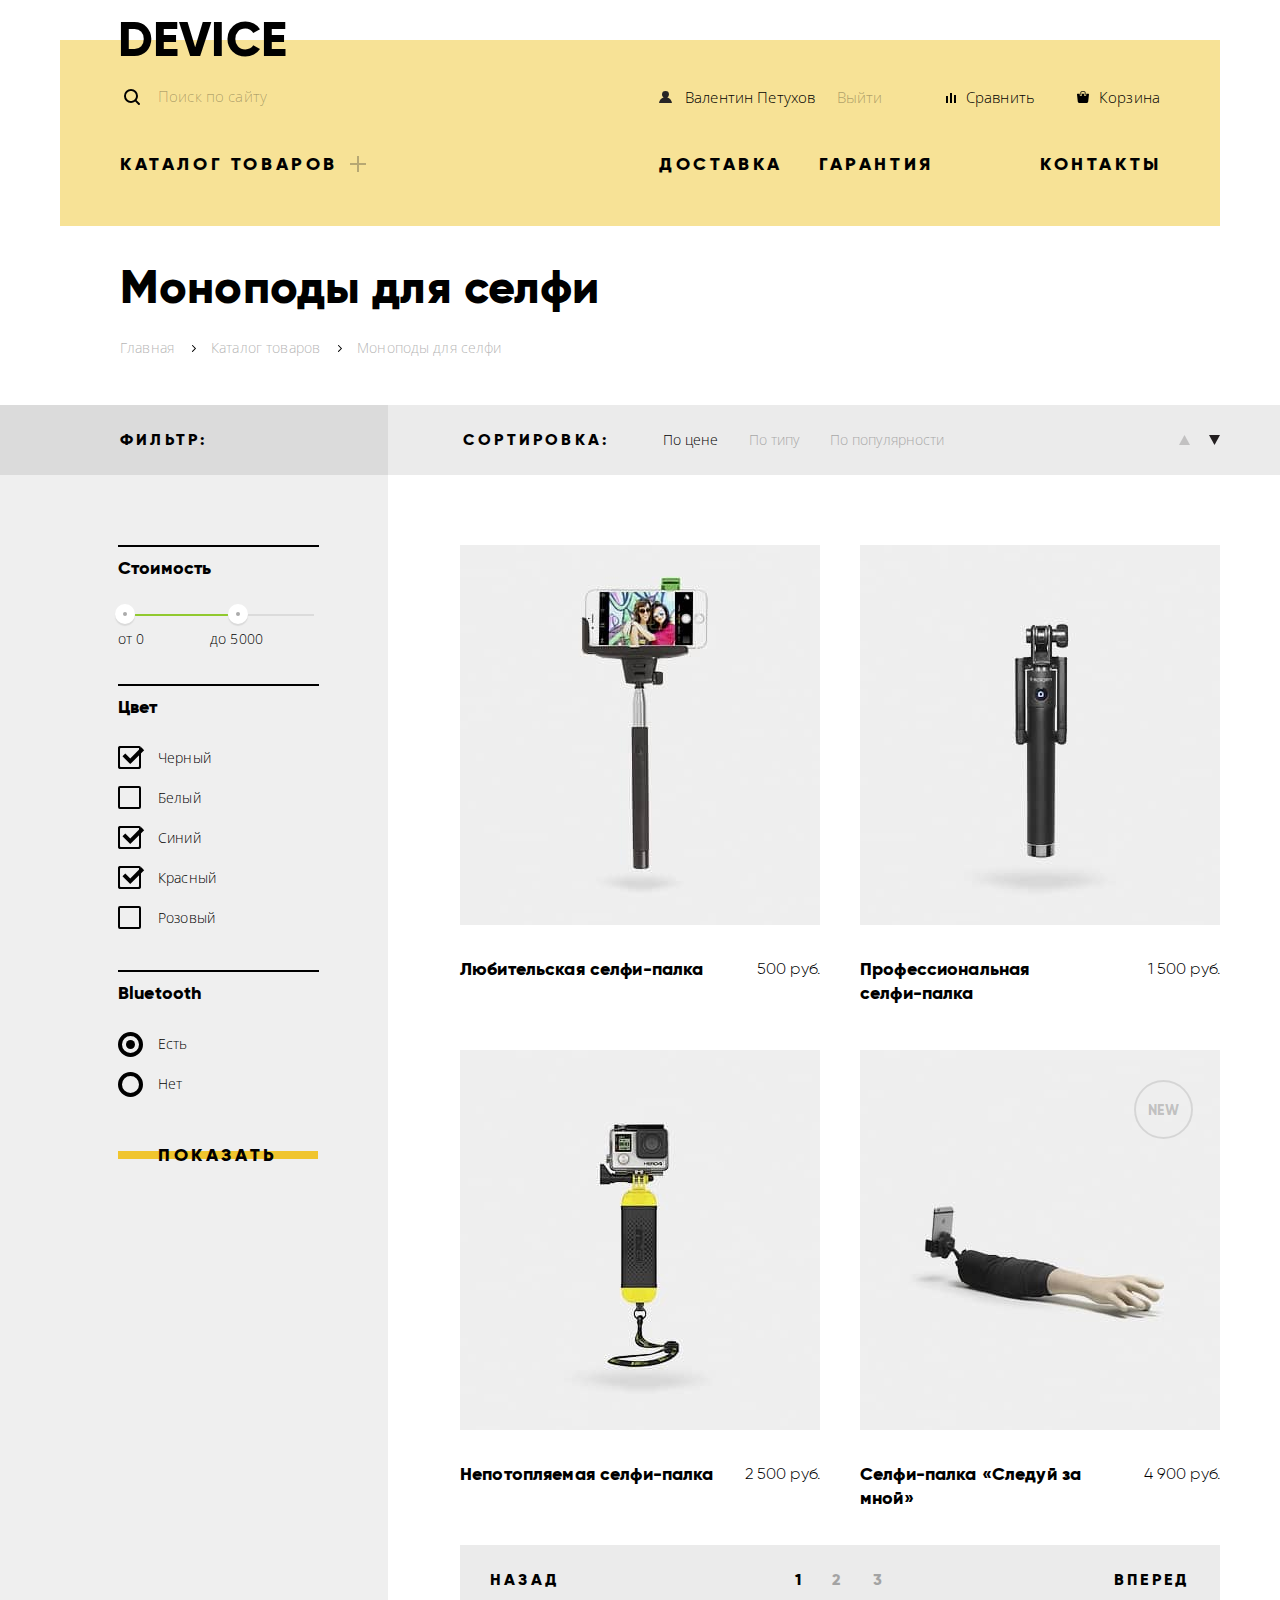
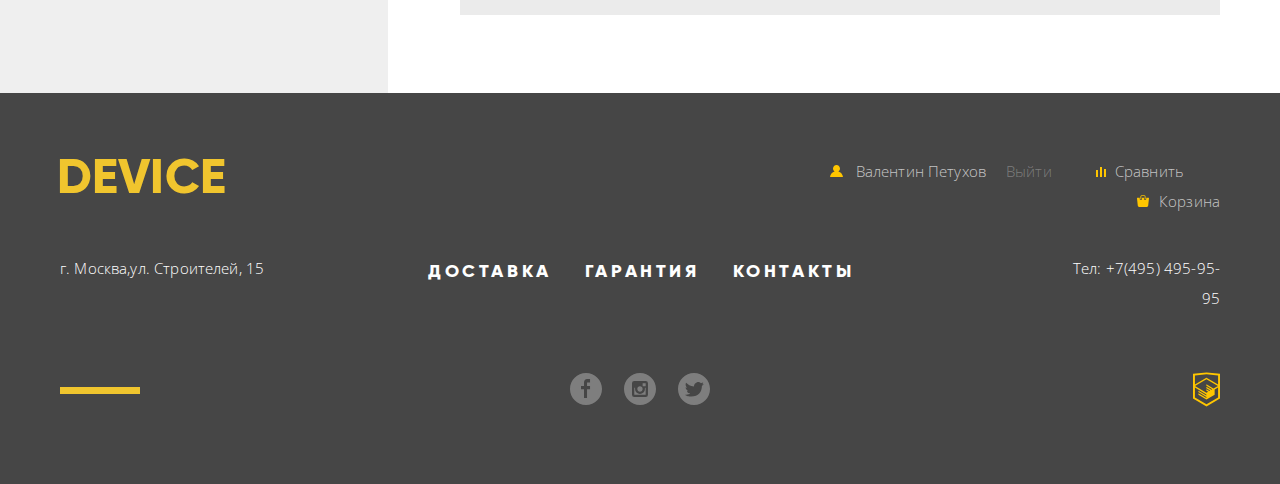
==== inner.html @ 452e37f4 "Дополнение." ====
<!DOCTYPE html>
<html lang="ru">
  <head>
    <meta charset="utf-8">
    <title>Интернет-магазин Device</title>
    <link href="https://fonts.googleapis.com/css?family=Open+Sans:300,400&amp;subset=cyrillic" rel="stylesheet">
    <link href="css/normalize.css" rel="stylesheet">
    <link href="css/style.css" rel="stylesheet">
  </head>
  <body>
    <header class="site-header"> 
      <div class="container">
        <nav class="site-header__nav site-header__nav_inner"> 
          <a class="site-header__logo-link" href="index.html">DEVICE</a>
          <form class="site-header__search" action="https://echo.htmlacademy.ru" method="GET">
            <label class="site-header__search-label" for="search"><span class="visually-hidden">Поиск:</span></label> 
            <input class="site-header__search-input" type="text" name="search" id="search" placeholder="Поиск по сайту">
            <button class="site-header__search-btn" type="submit" >Найти</button>
          </form>
          <ul class="site-header__user-block">
            <li class="site-header__user-item_login">
              <a class="site-header__user-link site-header__user-link_login" href="#">Валентин Петухов</a>
              <a class="site-header__user-link site-header__user-link_logout" href="#">Выйти</a>
            </li>
            <li class="site-header__user-item">
              <a class="site-header__user-link site-header__user-link_compare" href="#">Сравнить</a>
            </li>
            <li class="site-header__user-item site-header__user-item_basket">
              <a class="site-header__user-link site-header__user-link_basket" href="#">Корзина</a>
            </li>
          </ul>
          <ul class="site-header__menu">
            <li class="site-header__menu-item site-header__menu-item_catalog">
              <a class="site-header__menu-link site-header__menu-link_catalog" href="#">Каталог товаров</a>
              <ul class="site-header__sub-menu">
                <li class="site-header__sub-menu-column site-header__sub-menu-column_first">
                  <a class="site-header__sub-menu-link" href="#">Виртуальная реальность</a>
                  <a class="site-header__sub-menu-link">Моноподы для селфи</a>
                  <a class="site-header__sub-menu-link" href="#">Экшн-камеры</a>
                </li>
                <li class="site-header__sub-menu-column site-header__sub-menu-column_second">
                  <a class="site-header__sub-menu-link" href="#">Фитнес-браслеты</a>
                  <a class="site-header__sub-menu-link" href="#">Умные часы</a>
                </li>
                <li class="site-header__sub-menu-column site-header__sub-menu-column_third">
                  <a class="site-header__sub-menu-link" href="#">Квадрокоптеры</a>
                </li>
              </ul>
            </li>
            <li class="site-header__menu-item site-header__menu-item_delivery">
              <a class="site-header__menu-link site-header__menu-link_delivery" href="#">Доставка</a>
            </li>
            <li class="site-header__menu-item site-header__menu-item_warranty">
              <a class="site-header__menu-link site-header__menu-link_warranty" href="#">Гарантия</a>
            </li>
            <li class="site-header__menu-item site-header__menu-item_contacts">
              <a class="site-header__menu-link site-header__menu-link_contacts" href="#">Контакты</a>
            </li>
          </ul>
        </nav>
      </div> 
    </header>
    <main class="site-main site-main_inner">
      <div class="container">
        <div class="site-main__header container">
          <h1 class="site-main__title">Моноподы для селфи</h1>
          <section class="breadscrumbs">
            <ul class="breadscrumbs__list">
              <li class="breadscrumbs__item">
                <a class="breadscrumbs__link" href="index.html"> Главная</a>
              </li>
              <li class="breadscrumbs__item">
                <a class="breadscrumbs__link" href="#">Каталог товаров</a>
              </li>
              <li class="breadscrumbs__item breadscrumbs__item_last">
                <a class="breadscrumbs__link">Моноподы для селфи</a>
              </li>
            </ul>
          </section>
        </div> 
      </div>
      <div class="site-main__catalog-wrap">
        <div class="site-main__content-container container">
          <section class="filter">
            <h2 class="filter__form-title">Фильтр:</h2>
            <form class="filter__form" action="https://echo.htmlacademy.ru" method="GET">
              <fieldset class="filter__group filter__group_range">
                <legend class="filter__title">Стоимость</legend>
                <div class="filter__range-wrap">
                  <div class="filter__range filter__range_left">
                    <div class="filter__range-circle filter__range-circle_left"></div>
                    <span class="filter__range-label filter__range-label_left">от 0</span>
                  </div>
                  <div class="filter__range filter__range_right">
                    <div class="filter__range-circle filter__range-circle_right"></div>
                    <span class="filter__range-label filter__range-label_right">до 5000</span>
                  </div>
                  <div class="filter__scale"></div>
                </div>
              </fieldset>
              <fieldset class="filter__group filter__group_checkbox">
                <legend class="filter__title">Цвет</legend>
                <input class="filter__checkbox visually-hidden" type="checkbox" name="black" id="black" checked>
                <label class="filter__label filter__label_checkbox" for="black">Черный</label>
                <input class="filter__checkbox visually-hidden" type="checkbox" name="white" id="white">
                <label class="filter__label filter__label_checkbox" for="white">Белый</label>
                <input class="filter__checkbox visually-hidden" type="checkbox" name="blue" id="blue" checked>
                <label class="filter__label filter__label_checkbox" for="blue">Синий</label>
                <input class="filter__checkbox visually-hidden" type="checkbox" name="red" id="red" checked>
                <label class="filter__label filter__label_checkbox" for="red">Красный</label>
                <input class="filter__checkbox visually-hidden" type="checkbox" name="pink" id="pink">
                <label class="filter__label filter__label_checkbox" for="pink">Розовый</label>
              </fieldset>
              <fieldset class="filter__group filter__group_radio">
                <legend class="filter__title">Bluetooth</legend>
                <input class="filter__radio visually-hidden" type="radio" value="Есть" name="bluetooth" id="bth-yes" checked>
                <label class="filter__label filter__label_radio" for="bth-yes">Есть</label>
                <input class="filter__radio visually-hidden" type="radio" value="Нет" name="bluetooth" id="bth-no">
                <label class="filter__label filter__label_radio" for="bth-no">Нет</label>
              </fieldset>
              <button class="filter__btn btn" type="submit">Показать</button>
            </form>
          </section>
          <div class="catalog-wrap">
            <section class="sorting">
              <h2 class="sorting__title">Сортировка:</h2>
              <ul class="sorting__list">
                <li class="sorting__item">
                  <a class="sorting__link sorting__link_active" href="#">По цене</a>
                </li>
                <li class="sorting__item">
                  <a class="sorting__link" href="#">По типу</a>
                </li>
                <li class="sorting__item">
                  <a class="sorting__link" href="#">По популярности</a>
                </li>
              </ul> 
              <div class="sorting__button-wrap">
                <a class="sorting__button sorting__button_up" href="#"></a>
                <a class="sorting__button sorting__button_active sorting__button_down" href="#"></a>
              </div>
            </section>
            <section class="catalog">
              <article class="catalog__card-product">
                <div class="catalog__card-product-wrap-img">
                  <img class="catalog__card-product-img" alt="Любительская селфи-палка (фото)" src="img/selfie-stick_base.jpg" width="360" height="380">
                </div>
                <div class="catalog__card-product-active">
                  <button class="catalog__card-product-btn btn" type="button">В корзину</button>
                  <button class="catalog__card-product-add" type="button">Добавить к сравнению</button>
                </div>
                <div class="catalog__card-product-wrap">
                  <a class="catalog__card-product-description" href="#">Любительская селфи-палка</a>
                  <span class="catalog__card-product-price">500&nbsp;руб.</span>
                </div> 
              </article>
              <article class="catalog__card-product">
                <div class="catalog__card-product-wrap-img">
                  <img class="catalog__card-product-img" alt="Профессиональная селфи-палка (фото)" src="img/selfie-stick_pro.jpg" width="360" height="380">
                </div>
                <div class="catalog__card-product-active">
                    <button class="catalog__card-product-btn btn" type="button">В корзину</button>
                    <button class="catalog__card-product-add" type="button">Добавить к сравнению</button>
                  </div>
                <div class="catalog__card-product-wrap">
                  <a class="catalog__card-product-description" href="#">Профессиональная<br>селфи-палка</a>
                  <span class="catalog__card-product-price">1&nbsp;500&nbsp;руб.</span>
                </div> 
              </article>
              <article class="catalog__card-product">
                <div class="catalog__card-product-wrap-img">
                  <img class="catalog__card-product-img" alt="Непотопляемая селфи-палка (фото)" src="img/selfie-stick_unsinkable.jpg" width="360" height="380">
                </div>           
                <div class="catalog__card-product-active">
                    <button class="catalog__card-product-btn btn" type="button">В корзину</button>
                    <button class="catalog__card-product-add" type="button">Добавить к сравнению</button>
                </div>
                <div class="catalog__card-product-wrap">
                  <a class="catalog__card-product-description" href="#">Непотопляемая селфи-палка</a>
                  <span class="catalog__card-product-price">2&nbsp;500&nbsp;руб.</span>
                </div> 
              </article>
              <article class="catalog__card-product catalog__card-product_new">
                <div class="catalog__card-product-wrap-img">
                  <img class="catalog__card-product-img" alt="Селфи-палка «Следуй за мной» (фото)" src="img/selfie-stick_follow-me.jpg" width="360" height="380">
                </div> 
                <div class="catalog__card-product-active">
                    <button class="catalog__card-product-btn btn" type="button">В корзину</button>
                    <button class="catalog__card-product-add" type="button">Добавить к сравнению</button>
                </div>
                <div class="catalog__card-product-wrap">
                  <a class="catalog__card-product-description" href="#">Селфи-палка «Следуй за мной»</a>
                  <span class="catalog__card-product-price">4&nbsp;900&nbsp;руб.</span>
                </div> 
              </article>
            </section>
            <section class="catalog-nav">
              <div class="catalog-nav__wrap">
                <a class="catalog-nav__btn catalog-nav__btn_prev" href="#">Назад</a>
              </div>  
              <ul class="catalog-nav__pagination">
                <li class="catalog-nav__pagination-item">
                  <a class="catalog-nav__pagination-link catalog-nav__pagination-link_active" href="#">1</a>
                </li>
                <li class="catalog-nav__pagination-item">
                  <a class="catalog-nav__pagination-link" href="#">2</a>
                </li>
                <li class="catalog-nav__pagination-item">
                  <a class="catalog-nav__pagination-link" href="#">3</a>
                </li>
              </ul>
              <div class="catalog-nav__wrap">
                <a class="catalog-nav__btn catalog-nav__btn_next" href="#">Вперед</a>
              </div>
            </section> 
          </div> 
        </div> 
      </div>
    </main>
    <footer class="site-footer">
      <div class="container">
        <nav class="site-footer__nav">
          <a class="site-footer__logo-link" href="index.html">DEVICE</a>
          <ul class="site-footer__user-block">
            <li class="site-footer__user-item site-footer__user-item_login">
                <a class="site-footer__user-link site-footer__user-link_login" href="#">Валентин Петухов</a>
                <a class="site-footer__user-link site-footer__user-link_logout" href="#">Выйти</a>
            </li>
            <li class="site-footer__user-item">
              <a class="site-footer__user-link site-footer__user-link_compare" href="#">Сравнить</a>
            </li>
            <li class="site-footer__user-item site-footer__user-item_basket">
              <a class="site-footer__user-link site-footer__user-link_basket" href="#">Корзина</a>
            </li>
          </ul> 
          <p class="site-footer__address">г. Москва,ул. Строителей, 15</p>            
          <ul class="site-footer__menu">
            <li class="site-footer__menu-item">
              <a class="site-footer__menu-link" href="#">Доставка</a>
            </li>
            <li class="site-footer__menu-item">
              <a class="site-footer__menu-link" href="#">Гарантия</a>
            </li>
            <li class="site-footer__menu-item">
              <a class="site-footer__menu-link" href="#">Контакты</a>
            </li>
          </ul>
          <a class="site-footer__phone" href="tel:+74954959595"> Тел: +7(495) 495-95-95</a>
          <ul class="site-footer__socials">
          <li class="site-footer__socials-item">
            <a class="site-footer__socials-link site-footer__socials-link_fb" href="#" aria-label="Мы в фейсбуке">
              <img class="site-footer__socials-img site-footer__socials-img_fb" src="img/fb-icon.svg" width="32" height="32" alt="Мы в фейсбуке">
            </a>
          </li>
          <li class="site-footer__socials-item">
            <a class="site-footer__socials-link site-footer__socials-link_insta" href="#" aria-label="Мы в инстаграмме">
              <img class="site-footer__socials-img site-footer__socials-img_insta" src="img/insta-icon.svg" width="32" height="32" alt="Мы в инстаграмме">
            </a>
          </li>
          <li class="site-footer__socials-item">
            <a class="site-footer__socials-link site-footer__socials-link_tw" href="#" aria-label="Мы в твиттере">
              <img class="site-footer__socials-img site-footer__socials-img_tw" src="img/tw-icon.svg" width="32" height="32" alt="Мы в твиттере">
            </a>
          </li>
          </ul>
          <a class="site-footer__icon-html-academy-link" href="https://htmlacademy.ru/intensive/htmlcss">
          <img class="site-footer__icon-html-academy-icon" src="img/logo-html-academy.svg" width="27" height="35" alt="Логотип html-academy">
          </a>
        </nav>
      </div> 
    </footer>
  </body>
       </html>
---- css/style.css ----
@font-face {
  font-weight: 800;
  font-family: "Gilroy";

  src: url("../fonts/gilroy-extrabold-webfont.woff2") format("woff2");
  src: url("../fonts/gilroy-extrabold-webfont.woff") format("woff");
}

@font-face {
  font-weight: 300;
  font-family: "Gilroy";

  src: url("../fonts/gilroy-light-webfont.woff2") format("woff2");
  src: url("../fonts/gilroy-light-webfont.woff") format("woff");
}

@keyframes puff {
  from {
    opacity: 0;
  }
  50% {
    opacity: 0.5;
  }
  to {
    opacity: 1;
  }
}

body {
  margin: 0 auto;
  padding-top: 40px;

  font-weight: 300;
  font-size: 15px;
  line-height: 30px;
  font-family: "Open Sans", "Arial", sans-serif;
  color: #000000;
  letter-spacing: 0.01em;

  background-color: #ffffff;
}

a {
  text-decoration: none;
}

.visually-hidden {
  position: absolute;

  width: 1px;
  height: 1px;
  margin: -1px;

  clip: rect(0 0 0 0);
}

.btn {
  position: relative;
  z-index: 0;

  display: flex;
  justify-content: center;
  align-items: center;
  height: 40px;
  padding: 0;

  font-weight: 800;
  font-size: 18px;
  line-height: 24px;
  font-family: "Gilroy", "Arial", sans-serif;
  color: #000000;
  text-transform: uppercase;
  letter-spacing: 0.2em;

  background-color: transparent;
  border: none;
  cursor: pointer;
}

.btn::before {
  content: "";
  position: absolute;
  top: 16px;
  left: 0;
  z-index: -1;

  display: block;
  width: 100%;
  height: 8px;

  background-color: #f0c52e;
}

.btn:hover::before,
.btn:focus::before {
  top: 0;
  left: 0;

  height: 100%;

  transition: all 0.2s ease-in-out;
}

.btn:active {
  top: 0;
  left: 0;

  color: rgba(0, 0, 0, 0.3);

  outline: none;
}

.container {
  width: 1160px;
  margin: 0 auto;
  padding: 0 20px;
}

.site-header__nav {
  position: relative;

  display: flex;
  flex-wrap: wrap;
  justify-content: space-between;
  align-items: center;
  padding-top: 32px;
  padding-right: 60px;
  padding-left: 60px;

  background-color: #f7e296;
}

.site-header__nav_index {
  padding-bottom: 159px;
}

.site-header__logo-link {
  position: absolute;
  top: -16px;
  left: 58px;

  display: block;

  font-weight: 800;
  font-size: 49px;
  font-family: "Gilroy","Arial",sans-serif;
  color: #000000;
}

.site-header__logo-link[href]:hover {
  opacity: 0.6;
}

.site-header__logo-link[href]:active {
  opacity: 0.3;
}

.site-header__search {
  position: relative;

  display: flex;
  width: 440px;
}

.site-header__search-label {
  position: absolute;
  top: 17px;
  left: 4px;

  width: 16px;
  height: 16px;

  background-image: url("../img/search-icon.svg");
  background-repeat: no-repeat;
  cursor: pointer;
}

.site-header__search-input {
  width: 350px;
  height: 48px;
  padding: 0;
  padding-right: 5px;
  padding-left: 38px;

  font-weight: 300;
  font-size: 15px;
  line-height: 30px;
  font-family: "Open Sans", "Arial", sans-serif;
  color: #000000;
  letter-spacing: 0.01em;

  background-color: transparent;
  border: none;
  outline: none;
}

.site-header__search-input:focus {
  border-bottom: 2px solid #000000;
}

.site-header__search-input::placeholder {
  font-weight: 300;
  font-size: 15px;
  line-height: 30px;
  font-family: "Open Sans", "Arial", sans-serif;
  color: rgba(0, 0, 0, 0.3);
  letter-spacing: 0.01em;
}

.site-header__search-input:hover::placeholder {
  color: rgba(0, 0, 0, 0.6);
}

.site-header__search-input:focus::placeholder {
  font-size: 0;
}

.site-header__search-btn {
  width: 85px;
  height: 50px;
  padding: 0;

  font-weight: 300;
  font-size: 15px;
  line-height: 30px;
  font-family: "Open Sans", "Arial", sans-serif;
  color: #000000;

  background-color: transparent;
  border: 2px solid #000000;
  cursor: pointer;
  opacity: 0;

  pointer-events: none;
}

.site-header__search-input:focus + .site-header__search-btn {
  opacity: 1;

  pointer-events: auto;
}

.site-header__search-input:focus + .site-header__search-btn:hover,
.site-header__search-btn:focus {
  color: #ffffff;

  background-color: #000000;
  outline: none;
  opacity: 1;

  pointer-events: auto;
}

.site-header__search-btn:active {
  color: rgba(255, 255, 255, 0.3);

  border: none;
  opacity: 1;

  pointer-events: auto;
}

.site-header__user-block {
  display: flex;
  flex-wrap: wrap;
  justify-content: space-between;
  width: 500px;
  margin: 0;
  margin-left: 100px;
  padding: 0;

  list-style: none;
}

.site-header__user-item_login {
  width: 280px;
}

.site-header__user-item_basket {
  margin-left: 38px;
}

.site-header__user-link {
  position: relative;

  padding-left: 25px;

  color: #000000;
}

.site-header__user-link:hover {
  opacity: 0.6;
}

.site-header__user-link:active {
  opacity: 0.3;
}

.site-header__user-link::before {
  content: "";
  position: absolute;

  background-repeat: no-repeat;
}

.site-header__user-link_login::before {
  top: 4px;
  left: -1px;

  width: 13px;
  height: 14px;

  background-image: url("../img/login-icon_black.svg");
}

.site-header__user-link_compare::before {
  top: 6px;
  left: 5px;

  width: 10px;
  height: 10px;

  background-image: url("../img/compare-icon_black.svg");
}

.site-header__user-link_basket::before {
  top: 4px;
  left: 3px;

  width: 12px;
  height: 12px;

  background-image: url("../img/basket-icon_black.svg");
}

.site-header__menu {
  display: flex;
  flex-wrap: wrap;
  justify-content: space-between;
  width: 100%;
  margin: 0;
  margin-top: 27px;
  padding: 0;

  list-style: none;
}

.site-header__menu-item {
  margin-right: 25px;
}

.site-header__menu-item_catalog {
  margin-right: 285px;
}

.site-header__menu-item_delivery {
  margin-right: 30px;
}

.site-header__menu-item_warranty {
  margin-right: 100px;
}

.site-header__menu-item_contacts {
  width: 120px;
  margin-right: 0;
}

.site-header__menu-link {
  font-weight: 800;
  font-size: 18px;
  line-height: 24px;
  font-family: "Gilroy", "Arial", sans-serif;
  color: #000000;
  text-transform: uppercase;
  letter-spacing: 0.2em;
}

.site-header__menu-link:hover {
  color: rgba(0, 0, 0, 0.6);
}

.site-header__menu-link:active {
  color: rgba(0, 0, 0, 0.3);
}

.site-header__menu-link_catalog {
  position: relative;

  padding-right: 30px;
}

.site-header__menu-link_catalog::before {
  content: "";
  position: absolute;
  top: 4px;
  right: 2px;

  width: 16px;
  height: 16px;

  background-image: url("../img/plus-icon.svg");
  background-size: cover;
  opacity: 0.3;
}

.site-header__sub-menu {
  position: absolute;
  top: 135px;
  left: 0;
  z-index: 3;

  display: none;
  flex-wrap: wrap;
  width: 1100px;
  margin: 0;
  padding-top: 22px;
  padding-bottom: 34px;
  padding-left: 60px;

  list-style: none;

  background-color: #f7e296;
}

.site-header__sub-menu-column {
  display: flex;
  flex-direction: column;
}

.site-header__sub-menu-column_first {
  width: 239px;
}

.site-header__sub-menu-column_second {
  width: 201px;
}

.site-header__sub-menu-column_third {
  width: 230px;
}

.site-header__menu-link_catalog:hover + .site-header__sub-menu,
.site-header__sub-menu:hover {
  display: flex;
}

.site-header__sub-menu-link {
  line-height: 36px;
  color: #000000;
}

.site-header__sub-menu-link:hover {
  opacity: 0.6;
}

.site-header__sub-menu-link:active {
  opacity: 0.3;
}

.slider {
  position: relative;

  width: 1110px;
  margin: 0 auto;
  margin-top: -111px;
  margin-bottom: 105px;
  padding-right: 50px;
}

.slider__item {
  display: none;
  justify-content: space-between;
}

.slider__item_first {
  padding-left: 90px;
}

.slider__item_second {
  padding-left: 115px;
}

.slider__img_first {
  margin-right: 125px;
}

.slider__img_second {
  margin-right: 138px;
}

.slider__img_third {
  margin-top: 60px;
  margin-right: 42px;
  margin-left: 30px;
}

.slider__item::after {
  content: "";
  position: absolute;
  top: 63px;
  right: 49px;
  z-index: 1;

  display: block;

  font-weight: 800;
  font-size: 180px;
  font-family: "Gilroy", "Arial", sans-serif;
  color: #ffffff;
}

.slider__item_first::after {
  content: "01";
}

.slider__item_second::after {
  content: "02";
}

.slider__item_third::after {
  content: "03";
}

.slider__description {
  position: relative;
  z-index: 2;

  width: 512px;
  padding-top: 80px;
}

.slider__description::before {
  content: "";
  position: absolute;
  top: 37px;
  left: 1px;
  z-index: 1;

  width: 100px;
  height: 7px;

  background-color: #ffffff;
}

.slider__title {
  margin: 0;
  margin-bottom: 18px;
  padding: 0;

  font-weight: 800;
  font-size: 48px;
  line-height: 56px;
  font-family: "Gilroy", "Arial", sans-serif;
  letter-spacing: 0.01em;
}

.slider__text {
  margin: 0;
  padding: 0;

  color: #464646;
}

.slider__btn {
  width: 217px;
  margin-top: 43px;
  margin-bottom: 47px;
  padding-left: 3px;
}

.slider__table-cell {
  padding: 0;
  padding-right: 72px;
  padding-bottom: 7px;

  font-weight: 300;
  font-size: 36px;
  line-height: 48px;
  font-family: "Gilroy", "Arial", sans-serif;
  letter-spacing: 0.02em;
}

.slider__table-cell_head {
  font-weight: 300;
  font-size: 13px;
  line-height: 20px;
  font-family: "Open Sans", "Arial", sans-serif;
  text-align: start;
  color: #464646;
  letter-spacing: 0.008em;
}

.slider__switch-wrap {
  position: absolute;
  right: 83px;
  bottom: 149px;

  display: flex;
  justify-content: space-between;
  align-items: center;
  width: 78px;
}

.slider__switch-label {
  position: relative;
  z-index: 2;

  width: 11px;
  height: 11px;

  background-color: #ffffff;
  border: 1px solid #000000;
  border-radius: 50%;
  cursor: pointer;
}

.slider__switch-label::before {
  content: "";
  position: absolute;
  top: 3px;
  left: 3px;
  z-index: 3;

  display: none;
  width: 3px;
  height: 3px;

  background-color: #ffffff;
  border: 1px solid #000000;
  border-radius: 50%;
  cursor: pointer;
}

.slider__switch-radio_first:checked ~ .slider__switch-wrap label[for="first-slide"]::before,
.slider__switch-radio_second:checked ~ .slider__switch-wrap label[for="second-slide"]::before,
.slider__switch-radio_third:checked ~ .slider__switch-wrap label[for="third-slide"]::before {
  display: block;
}

.slider__switch-radio:focus ~ .slider__switch-wrap label {
  outline: 2px solid rgba(0, 0, 0, 0.3);
}

#first-slide:checked ~ .slider__item_first,
#second-slide:checked ~ .slider__item_second,
#third-slide:checked ~ .slider__item_third {
  display: flex;
}

.product-type__list {
  display: flex;
  justify-content: space-between;
  margin-bottom: 162px;
  padding: 0;

  list-style: none;
}

.product-type__item {
  width: 160px;
}

.product-type__link {
  display: block;

  font-weight: 800;
  font-size: 18px;
  line-height: 24px;
  font-family: "Gilroy", "Arial", sans-serif;
  color: #000000;
}

.product-type__link:active {
  opacity: 0.3;
}

.product-type__img-wrap {
  display: flex;
  justify-content: center;
  align-items: center;
  width: 160px;
  height: 160px;
  margin-bottom: 32px;

  background-color: rgba(240, 197, 46, 0.5);
}

.product-type__img-wrap_monopods {
  align-items: flex-end;
  height: 158px;
  padding-bottom: 2px;
}

.product-type__img-wrap:hover,
.product-type__img-wrap:active {
  background-color: #f0c52e;
}

.product-type__link:hover .product-type__img-wrap {
  background-color: #f0c52e;
}

.product-type__link:focus .product-type__img-wrap {
  background-color: #f0c52e;
}

.product-type__link:active .product-type__img {
  opacity: 0.3;
}

.services {
  background: linear-gradient(to bottom, #ffffff 0px, #ffffff 20px, #e5e5e5 20px);
}

.services__container {
  display: flex;
  margin-bottom: 95px;
  padding-bottom: 115px;
}

.services__tabs-bar {
  position: relative;
  z-index: 1;

  display: flex;
  flex-direction: column;
  width: 270px;
  margin: 0;
  margin-right: 115px;
  padding: 0;
  padding-right: 15px;

  list-style: none;
}

.services__tabs-bar::after {
  content: "";
  position: absolute;
  top: -80px;
  left: 277px;

  display: block;
  width: 7px;
  height: 319px;

  background-color: #000000;
}

.services__tabs-bar-item {
  margin-bottom: 24px;
}

.services__tabs-bar-btn {
  width: 160px;

  color: #000000;
}

.services__tabs-bar-btn:active {
  z-index: 1;

  padding-right: 118px;

  color: #f7e184;

  background-color: #000000;
}

.services__tabs-bar-btn_active {
  display: flex;
  justify-content: center;
  align-items: center;
  height: 40px;
  padding-right: 118px;

  font-weight: 800;
  font-size: 18px;
  line-height: 24px;
  font-family: "Gilroy", "Arial", sans-serif;
  color: #f7e184;
  text-transform: uppercase;
  letter-spacing: 0.2em;

  background-color: #000000;
}

.services__tabs-bar-btn:active::before,
.services__tabs-bar-btn_active::before {
  display: none;
}

.services__tabs {
  display: flex;
  margin: 0;
  padding: 0;

  list-style: none;
}

.services__tabs-item {
  position: relative;
  top: -7px;

  display: block;
  width: 700px;

  background-repeat: no-repeat;
}

.services__tabs-item_delivery {
  background-image: url("../img/services-tabs_delivery.svg");
  background-position: 560px 10px;
}

.services__tabs-item_warranty {
  background-image: url("../img/services-tabs_warranty.svg");
  background-position: 530px 0;
}

.services__tabs-item_credit {
  background-image: url("../img/services-tabs_credit.svg");
  background-position: 530px 0;
}

.services__tabs-item_close {
  display: none;
}

.services__tabs-title {
  margin: 0;
  margin-bottom: 30px;

  font-weight: 800;
  font-size: 48px;
  line-height: 48px;
  font-family: "Gilroy", "Arial", sans-serif;
  letter-spacing: 0.03em;
}

.services__tabs-description {
  width: 435px;
  margin: 0;

  color: #464646;
}

.partners {
  margin-bottom: 93px;
}

.partners-list {
  display: flex;
  flex-wrap: wrap;
  justify-content: space-between;
  margin: 0;
  padding: 0;

  list-style: none;
}

.partners-list__link {
  display: block;
  width: 260px;
  height: 100px;

  background-repeat: no-repeat;
  opacity: 0.2;
}

.partners-list__link:hover,
.partners-list__link:focus {
  opacity: 1;

  transition: all 0.2s ease-in-out;
}

.partners-list__link_gji {
  background-image: url("../img/dji-logo_gray.jpg");
}

.partners-list__link_sp-gadgets {
  background-image: url("../img/sp-gadgets-logo_gray.jpg");
}

.partners-list__link_gopro {
  background-image: url("../img/gopro-logo_gray.jpg");
}

.partners-list__link_vive {
  background-image: url("../img/vive-logo_gray.jpg");
}

.partners-list__link_gji:hover,
.partners-list__link_gji:focus {
  background-image: url("../img/dji-logo_color.jpg");
}

.partners-list__link_sp-gadgets:hover,
.partners-list__link_sp-gadgets:focus {
  background-image: url("../img/sp-gadgets-logo_color.jpg");
}

.partners-list__link_gopro:hover,
.partners-list__link_gopro:focus {
  background-image: url("../img/gopro-logo_color.jpg");
}

.partners-list__link_vive:hover,
.partners-list__link_vive:focus {
  background-image: url("../img/vive-logo_color.jpg");
}

.info__container {
  display: flex;
  margin-bottom: 82px;
}

.about-company {
  position: relative;

  width: 478px;
  margin-right: 119px;
  padding-top: 53px;
}

.about-company::before {
  content: "";
  position: absolute;
  top: 0;

  display: block;
  width: 80px;
  height: 7px;

  background-color: #000000;
}

.about-company__title {
  margin: 0;
  margin-bottom: 44px;

  font-weight: 800;
  font-size: 47.5px;
  line-height: 47.5px;
  font-family: "Gilroy", "Arial", sans-serif;
  letter-spacing: 0.5px;
}

.about-company__content {
  margin: 0;
  margin-bottom: 30px;
  padding: 0;

  color: #464646;
  letter-spacing: normal;
}

.about-company__list {
  margin: 0;
  margin-top: 65px;
  margin-bottom: 53px;
  padding: 0;

  list-style: none;
}

.about-company__item {
  position: relative;

  padding-left: 35px;

  font-weight: 800;
  font-size: 16px;
  line-height: 40px;
  font-family: "Gilroy", "Arial", sans-serif;
  letter-spacing: normal;
}

.about-company__item::before {
  content: "";
  position: absolute;
  top: 15px;
  left: 0;

  display: block;
  width: 4px;
  height: 4px;

  border: 2px solid #e5e5e5;
  border-radius: 50%;
}

.about-company__btn {
  width: 260px;
}

.contacts {
  position: relative;

  width: 553px;
  padding-top: 53px;
  padding-left: 2px;
}

.contacts::before {
  content: "";
  position: absolute;
  top: 0;

  display: block;
  width: 80px;
  height: 7px;

  background-color: #000000;
}

.contacts__title {
  margin: 0;
  margin-bottom: 44px;

  font-weight: 800;
  font-size: 47px;
  line-height: 47px;
  font-family: "Gilroy", "Arial", sans-serif;
  letter-spacing: 0.03em;
}

.contacts__content {
  margin-bottom: 38px;
  padding: 0;

  color: #464646;
  letter-spacing: normal;
}

.contacts__btn {
  width: 260px;
  margin-top: 60px;
}

.site-footer {
  color: #e5e5e5;

  background-color: #464646;
}

.site-footer__nav {
  position: relative;

  display: flex;
  flex-wrap: wrap;
  justify-content: space-between;
  padding-top: 63px;
}

.site-footer__nav::after {
  content: "";
  position: absolute;
  bottom: 90px;
  left: 0;

  display: block;
  width: 80px;
  height: 7px;

  background-color: #f0c52e;
}

.site-footer__logo-link {
  position: absolute;
  top: 68px;
  left: -3px;

  display: block;

  font-weight: 800;
  font-size: 49px;
  font-family: "Gilroy","Arial",sans-serif;
  color: #f0c52e;
}

.site-footer__logo-link[href]:hover {
  opacity: 0.6;
}

.site-footer__logo-link[href]:active {
  opacity: 0.3;
}

.site-footer__user-block {
  display: flex;
  flex-wrap: wrap;
  justify-content: flex-end;
  align-items: flex-start;
  margin: 0;
  margin-bottom: 37px;
  margin-left: 624px;
  padding: 0;

  list-style: none;
}

.site-footer__user-item {
  margin-right: 36px;
}

.site-footer__user-item_login {
  display: flex;
  justify-content: flex-end;
  width: 280px;
}

.site-footer__user-item_basket {
  margin-right: 0;
}

.site-footer__user-link {
  position: relative;

  display: block;

  color: rgba(255, 255, 255, 0.7);
}

.site-footer__user-link_login,
.site-footer__user-link_compare,
.site-footer__user-link_basket {
  padding-left: 27px;
}

.site-footer__user-link[href]:hover {
  color: #ffffff;
}

.site-footer__user-link[href]:active {
  opacity: 0.6;
}

.site-footer__user-link::before {
  content: "";
  position: absolute;

  background-repeat: no-repeat;
}

.site-footer__user-link:hover::before {
  opacity: 0.6;
}

.site-footer__user-link_login::before {
  top: 9px;
  left: 1px;

  width: 13px;
  height: 14px;

  background-image: url("../img/login-icon_yellow.svg");
}

.site-footer__user-link_compare::before {
  top: 11px;
  left: 8px;

  width: 10px;
  height: 10px;

  background-image: url("../img/compare-icon_yellow.svg");
}

.site-footer__user-link_basket::before {
  top: 9px;
  left: 5px;

  width: 12px;
  height: 12px;

  background-image: url("../img/basket-icon_yellow.svg");
}

.site-footer__address {
  display: block;
  width: 210px;
  margin: 0;

  color: #ffffff;
}

.site-footer__menu {
  display: flex;
  flex-wrap: wrap;
  align-items: baseline;
  width: 480px;
  margin: 0;
  padding: 0;
  padding-top: 3px;

  list-style: none;
}

.site-footer__menu-item {
  margin-right: 23px;
}

.site-footer__menu-link {
  padding: 5px;

  font-weight: 800;
  font-size: 18px;
  line-height: 24px;
  font-family: "Gilroy", "Arial", sans-serif;
  color: #ffffff;
  text-transform: uppercase;
  letter-spacing: 0.2em;
}

.site-footer__menu-link:hover {
  opacity: 0.6;
}

.site-footer__menu-link:active {
  opacity: 0.3;
}

.site-footer__phone {
  display: block;
  width: 164px;

  text-align: right;
  color: #ffffff;
}

.site-footer__socials {
  display: flex;
  justify-content: center;
  width: 100%;
  margin: 0;
  margin-top: 60px;
  margin-bottom: 70px;
  padding: 0;

  list-style: none;
}

.site-footer__socials-link {
  margin: 0 11px;
}

.site-footer__socials-link {
  opacity: 0.3;
}

.site-footer__socials-link:hover {
  opacity: 0.6;
}

.site-footer__socials-link:active {
  opacity: 0.1;
}

.site-footer__icon-html-academy-link {
  position: absolute;
  right: 0;
  bottom: 68px;
}

.site-footer__icon-html-academy-link:hover {
  opacity: 0.6;
}

.site-footer__icon-html-academy-link:active {
  opacity: 0.3;
}

.site-main_inner {
  font-size: 14px;
  line-height: 24px;
  letter-spacing: 0.01em;
}

.site-header__nav_inner {
  margin-bottom: 38px;
  padding-bottom: 47px;
}

.site-header__user-link_logout,
.site-header__user-link_logout:hover {
  padding-left: 17px;

  opacity: 0.3;
}

.site-main__header {
  margin-bottom: 45px;
  padding-left: 60px;
}

.site-main__title {
  margin: 0;
  margin-bottom: 25px;
  padding: 0;

  font-weight: 800;
  font-size: 47px;
  line-height: 47px;
  font-family: "Gilroy", "Arial", sans-serif;
  color: #000000;
}

.breadscrumbs__list {
  display: flex;
  padding: 0;

  list-style: none;
}

.breadscrumbs__item {
  position: relative;

  padding-right: 37px;
}

.breadscrumbs__item::after {
  content: "";
  position: absolute;
  top: 9px;
  right: 15px;

  display: block;
  width: 4px;
  height: 7px;

  background-image: url("../img/arrow-breadscrumbs.svg");
  background-repeat: no-repeat;
}

.breadscrumbs__item_last::after {
  display: none;
}

.breadscrumbs__link {
  color: #000000;

  opacity: 0.3;
}

.breadscrumbs__link[href]:hover {
  opacity: 0.6;
}

.breadscrumbs__link[href]:active {
  opacity: 0.1;
}

.site-main__catalog-wrap {
  position: relative;
}

.site-main__catalog-wrap::before {
  content: "";
  position: absolute;
  z-index: -1;

  display: block;
  width: 100%;
  height: 70px;

  background-color: #ebebeb;
}

.site-main__catalog-wrap::after {
  content: "";
  position: absolute;
  top: 0;
  right: calc(50% + 252px);
  z-index: -1;

  display: block;
  width: 100%;
  height: 100%;

  background: linear-gradient( to bottom, #dbdbdb 0px, #dbdbdb 70px, #efefef 70px);
}

.site-main__content-container {
  display: flex;
}

.filter {
  background-color: #efefef;
}

.filter__form-title {
  display: flex;
  align-items: center;
  margin: 0;
  padding: 23px 5px;
  padding-left: 60px;

  font-weight: 800;
  font-size: 16px;
  font-family: "Gilroy", "Arial", sans-serif;
  text-transform: uppercase;
  letter-spacing: 0.2em;

  background-color: #dbdbdb;
}

.filter__form {
  width: 200px;
  padding-right: 70px;
  padding-left: 58px;
}

.filter__group {
  display: flex;
  flex-direction: column;
  margin: 0;
  padding: 0;

  border: none;
}

.filter__title {
  position: relative;

  width: 100%;
  margin: 0;
  margin-bottom: 22px;
  padding: 0;
  padding-top: 11px;

  font-weight: 800;
  font-size: 18px;
  font-family: "Gilroy", "Arial", sans-serif;

  border: none;
}

.filter__title::before {
  content: "";
  position: absolute;
  top: 0;
  left: 0;

  display: block;
  width: 201px;
  height: 2px;

  background-color: #000000;
}

.filter__label {
  position: relative;

  display: flex;
  width: 160px;
  margin: 0;
  margin-bottom: 6px;
  padding: 5px 0;
  padding-left: 40px;
  padding-left: 40px;

  cursor: pointer;
}

.filter__label::before {
  content: "";
  position: absolute;
  top: 5px;
  left: 0;

  display: none;
}

.filter__label:hover::before {
  opacity: 0.6;
}

.filter__label::after {
  content: "";
  position: absolute;
  top: 5px;
  left: 0;

  display: none;
}

.filter__label:hover::after {
  opacity: 0.6;
}

.filter__group_range {
  margin-top: 70px;
}

.filter__range-wrap {
  position: relative;

  display: flex;
  margin-bottom: 22px;
  padding: 30px;
}

.filter__range {
  position: absolute;
  top: 0;

  padding-top: 25px;
}

.filter__range_right {
  left: 92px;
}

.filter__range_left {
  left: 0;
}

.filter__range-circle {
  position: absolute;
  top: 2px;
  z-index: 3;

  display: block;
  box-sizing: border-box;
  width: 20px;
  height: 20px;

  background-color: #ffffff;
  border-radius: 50%;
  box-shadow: 0 2px 1px #dadada;
  cursor: pointer;
}

.filter__range-circle:hover {
  transform: scale(1.1);
}

.filter__range-circle_left {
  left: -3px;
}

.filter__range-circle_right {
  right: 15px;
}

.filter__range-circle::before {
  content: "";
  position: absolute;
  top: 8px;
  left: 8px;

  display: block;
  width: 4px;
  height: 4px;

  background-color: #ababab;
  border-radius: 50%;
}

.filter__range-label {
  cursor: default;
}

.filter__scale {
  position: absolute;
  top: 12px;
  left: 0;
  z-index: 2;

  width: 196px;
  height: 2px;

  background-color: #dbdbdb;
}

.filter__scale::before {
  content: "";
  position: absolute;
  top: 0;
  z-index: 2;

  width: 110px;
  height: 2px;

  background-color: #91c92f;
}

.filter__group_checkbox {
  margin-bottom: 29px;
}

.filter__label_checkbox::before {
  width: 19px;
  height: 19px;

  border: 2px solid #000000;
  border-radius: 2px;
}

.filter__label_checkbox::after {
  width: 27px;
  height: 23px;

  background-image: url("../img/checkbox.svg");
  background-repeat: no-repeat;
}


.filter__group_radio {
  margin-bottom: 28px;
}

.filter__label_radio::before {
  box-sizing: border-box;
  width: 25px;
  height: 25px;

  background: transparent;
  border: 4px solid #000000;
  border-radius: 50%;
}

.filter__label_radio::after {
  top: 13px;
  left: 8px;

  width: 9px;
  height: 9px;

  background: #000000;
  border-radius: 50%;
}

.filter__checkbox:not(checked) + .filter__label_checkbox::before,
.filter__checkbox:checked + .filter__label_checkbox::after,
.filter__radio:not(checked) + .filter__label_radio::before,
.filter__radio:checked + .filter__label_radio::after {
  display: block;
}

.filter__checkbox:focus + .filter__label_checkbox,
.filter__radio:focus + .filter__label_radio {
  outline: 2px solid rgba(0, 0, 0, 0.3);
}

.filter__btn {
  width: 200px;
  margin: 0;
}

.catalog-wrap {
  width: 850px;
}

.sorting {
  display: flex;
  justify-content: space-between;
  align-items: baseline;
  padding-left: 70px;

  background-color: #ebebeb;
}

.sorting__title {
  margin: 0;
  padding: 23px 5px;

  font-weight: 800;
  font-size: 16px;
  font-family: "Gilroy", "Arial", sans-serif;
  color: #000000;
  text-transform: uppercase;
  letter-spacing: 0.2em;
}

.sorting__item {
  margin-left: 30px;
}

.sorting__list {
  display: flex;
  flex-wrap: wrap;
  align-items: center;
  margin: 0;
  padding: 0;

  list-style: none;
}

.sorting__link {
  line-height: 18px;
  color: #000000;

  opacity: 0.3;
}

.sorting__link_active {
  opacity: 1;
}

.sorting__link:hover {
  opacity: 0.6;
}

.sorting__link:active {
  opacity: 1;
}

.sorting__button-wrap {
  display: flex;
  margin-left: 216px;
}

.sorting__button {
  display: block;
  width: 11px;
  height: 10px;

  background-repeat: no-repeat;
  opacity: 0.2;
}

.sorting__button:hover {
  opacity: 0.4;
}

.sorting__button:active {
  opacity: 1;
}

.sorting__button_active {
  opacity: 1;
}

.sorting__button_up {
  margin-right: 19px;

  background-image: url("../img/sort-icon_up.svg");
}

.sorting__button_down {
  background-image: url("../img/sort-icon_down.svg");
}

.catalog {
  display: flex;
  flex-wrap: wrap;
  margin-top: 25px;
  margin-bottom: 35px;
  margin-left: 32px;
}

.catalog__card-product {
  position: relative;

  width: 360px;
  margin-top: 45px;
  margin-left: 40px;
}

.catalog__card-product-wrap-img {
  padding-bottom: 25px;
}

.catalog__card-product-wrap {
  display: flex;
  justify-content: space-between;
}

.catalog__card-product-description {
  font-weight: 800;
  font-size: 18px;
  font-family: "Gilroy", "Arial", sans-serif;
  color: #000000;
}

.catalog__card-product-price {
  margin-left: 20px;

  font-weight: 300;
  font-size: 16px;
  font-family: "Gilroy", "Arial", sans-serif;
}

.catalog__card-product-active {
  position: absolute;
  top: 0;

  display: none;
  flex-direction: column;
  justify-content: center;
  align-items: center;
  width: 360px;
  height: 350px;
  padding-top: 30px;

  background-color: rgba(238, 238, 238, 0.7);
}

.catalog__card-product-wrap-img:hover ~ .catalog__card-product-active,
.catalog__card-product-active:hover {
  display: flex;
}

.catalog__card-product-btn {
  width: 200px;
  margin-bottom: 20px;
}

.catalog__card-product-add {
  padding: 0;

  font-weight: 300;
  font-size: 14px;
  line-height: 24px;
  font-family: "Open Sans", "Arial", sans-serif;
  color: #000000;
  letter-spacing: 0.01em;

  background-color: transparent;
  border: none;
  cursor: pointer;
  opacity: 0.5;
}

.catalog__card-product-add:hover {
  opacity: 1;
}

.catalog__card-product-add:active {
  opacity: 0.2;
}

.catalog__card-product_new::after {
  content: "NEW";
  position: absolute;
  top: 30px;
  right: 27px;

  display: flex;
  justify-content: center;
  align-items: center;
  width: 55px;
  height: 55px;

  font-weight: 800;
  font-family: "Gilroy","Arial",sans-serif;
  color: rgba(0,0,0,0.2);

  border: 2px solid rgba(0,0,0,0.1);
  border-radius: 50%;
}

.catalog-nav {
  display: flex;
  justify-content: space-between;
  align-items: center;
  margin-bottom: 78px;
  margin-left: 72px;

  background-color: #ebebeb;
}

.catalog-nav__wrap {
  display: flex;
  justify-content: center;
  align-items: center;
}

.catalog-nav__btn {
  width: 76px;
  padding: 23px 0;
  padding-left: 10px;

  font-weight: 800;
  font-size: 16px;
  font-family: "Gilroy", "Arial", sans-serif;
  color: #000000;
  text-transform: uppercase;
  letter-spacing: 0.2em;
}

.catalog-nav__btn:hover,
.catalog-nav__btn:focus {
  background-color: #dbdbdb;
}

.catalog-nav__btn:active {
  color: rgba(0, 0, 0, 0.3);
}

.catalog-nav__btn_prev {
  padding-right: 20px;
  padding-left: 30px;
}

.catalog-nav__btn_next {
  padding-right: 30px;
  padding-left: 20px;
}

.catalog-nav__pagination {
  display: flex;
  flex-wrap: wrap;
  margin: 0;
  padding: 0;

  list-style: none;
}

.catalog-nav__pagination-link {
  margin: 0 14px;

  font-weight: 800;
  font-size: 16px;
  font-family: "Gilroy", "Arial", sans-serif;
  color: #000000;
  letter-spacing: 0.2em;

  opacity: 0.3;
}

.catalog-nav__pagination-link:hover {
  opacity: 0.6;
}

.catalog-nav__pagination-link:active,
.catalog-nav__pagination-link_active {
  opacity: 1;
}

.site-footer__user-link_logout,
.site-footer__user-link_logout:hover,
.site-footer__user-link_logout:active {
  margin-left: 20px;

  color: rgba(255, 255, 255, 0.3);
}

.modal {
  position: fixed;
  top: 50%;
  left: 50%;
  z-index: 4;

  display: none;

  box-shadow: 0 10px 20px 0 rgba(4, 6, 6, 0.2);
}

.modal_map {
  width: 960px;
  height: 550px;
  margin-top: -275px;
  margin-left: -453px;
}

.map {
  width: 100%;
  height: 100%;

  border: 0;
}

.modal_open {
  display: block;

  animation: puff 0.5s linear;
}

.modal__close {
  position: absolute;
  top: 22px;
  right: 22px;

  display: block;
  width: 55px;
  height: 55px;

  background-color: #ffffff;
  background-image: url("../img/close-btn-popup.svg");
  background-repeat: no-repeat;
  border: none;
  border-radius: 50%;
  opacity: 0.5;
}

.modal__close:hover {
  cursor: pointer;
  opacity: 1;
}

.modal__close:active,
.modal__close:focus {
  outline: none;
  opacity: 0.3;
}

.modal_write-us {
  width: 760px;
  height: 350px;
  margin-top: -275px;
  margin-left: -453px;
  padding: 100px;

  background-color: #ffffff;
}

.form-write-us {
  display: flex;
  flex-wrap: wrap;
  justify-content: space-between;
}

.form-write-us__label {
  display: flex;
  flex-direction: column;
  justify-content: space-between;
  margin-bottom: 40px;

  font-weight: 800;
  font-size: 18px;
  line-height: 24px;
  font-family: "Gilroy", "Arial", sans-serif;
}

.form-write-us__label_textarea {
  width: 100%;
}

.form-write-us__input {
  box-sizing: border-box;
  width: 320px;
  height: 50px;
  padding: 16px 20px;

  font-weight: 300;
  font-size: 14px;
  line-height: 18px;
  font-family: "Open Sans", "Arial", sans-serif;
  vertical-align: middle;
  color: #000000;

  background-color: #ebebeb;
  border: none;
  outline: none;
}

.form-write-us__input:hover {
  background-color: #dbdbdb;
}

.form-write-us__input:focus {
  background-color: #ffffff;
  border: 2px solid #f0c52e;
}

.form-write-us__input:invalid {
  background-color: #edb5b5;
}

.form-write-us__textarea {
  width: 100%;
  height: 156px;
  padding: 20px;
  overflow: auto;

  resize: none;
}

.form-write-us__input::placeholder {
  font-weight: 300;
  font-size: 14px;
  line-height: 18px;
  font-family: "Open Sans", "Arial", sans-serif;
  color: rgba(70, 70, 70, 0.4);
}

.form-write-us__btn {
  width: 200px;
}
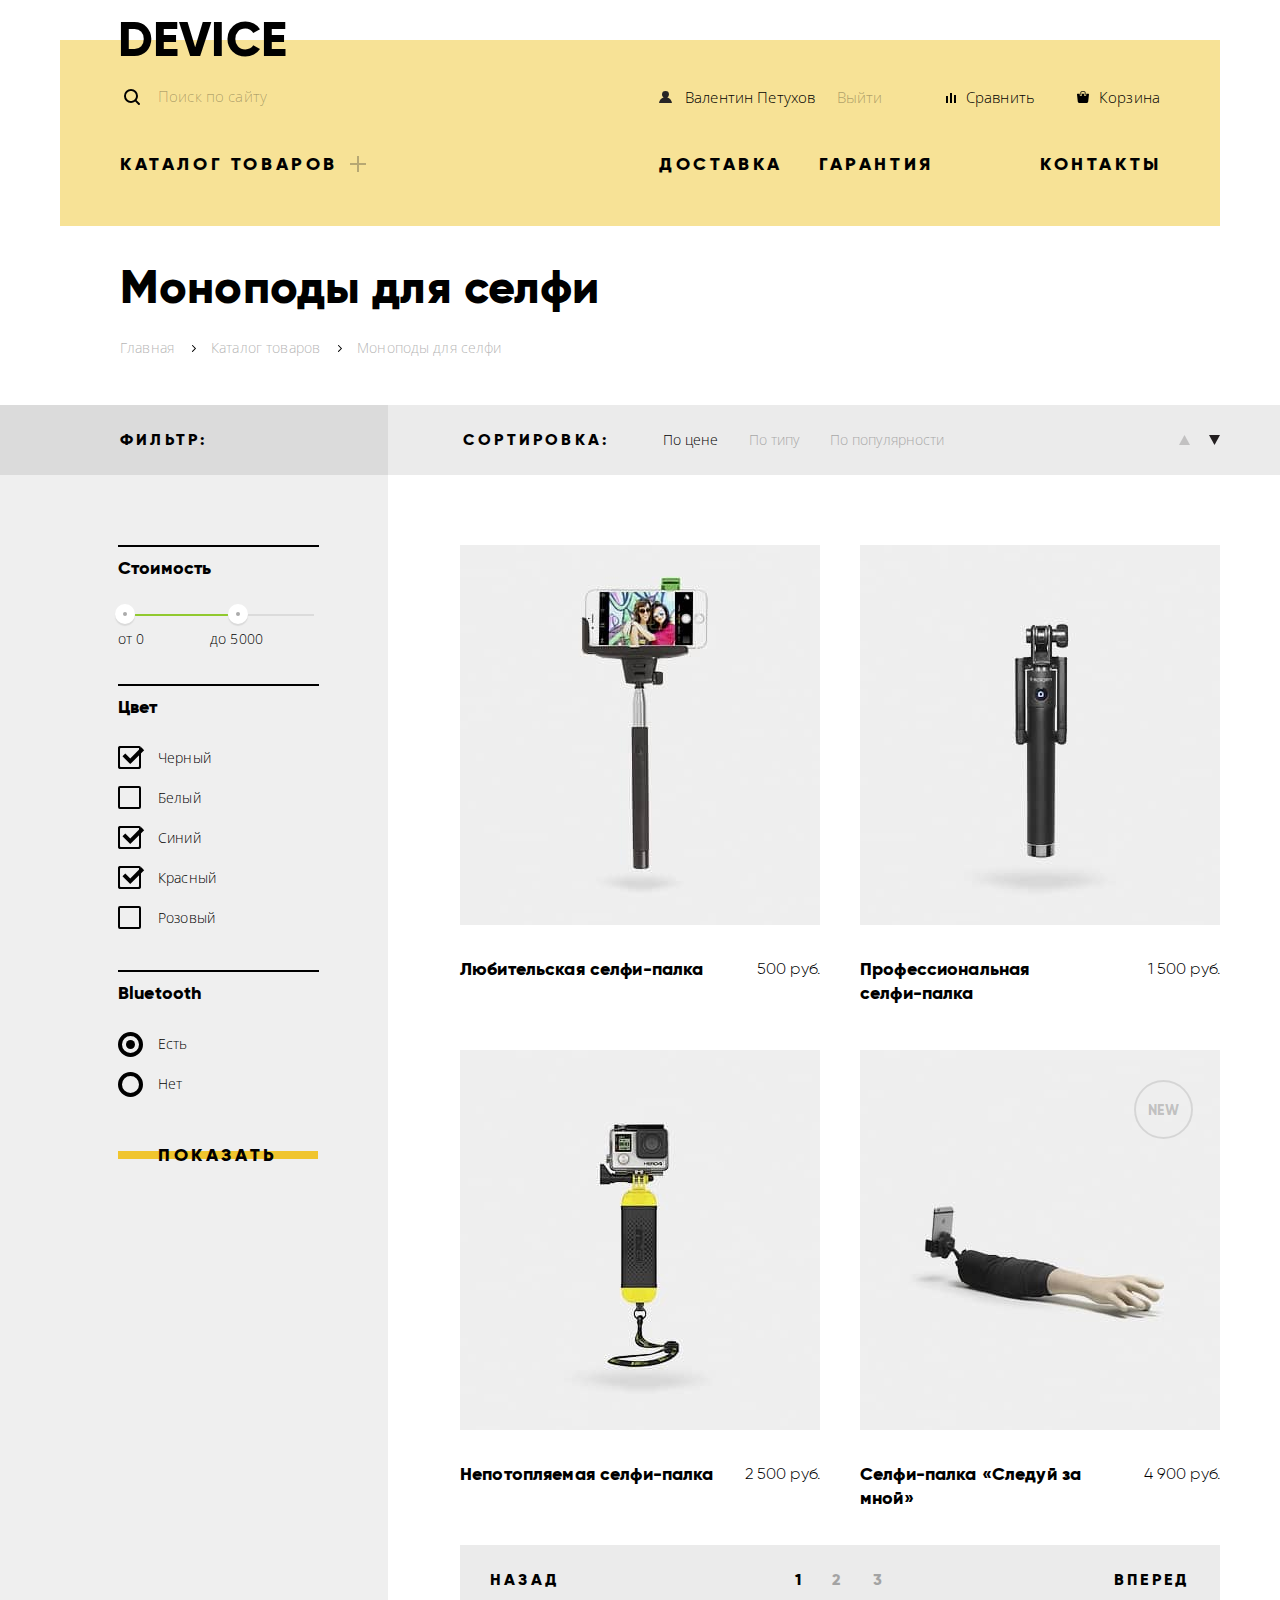
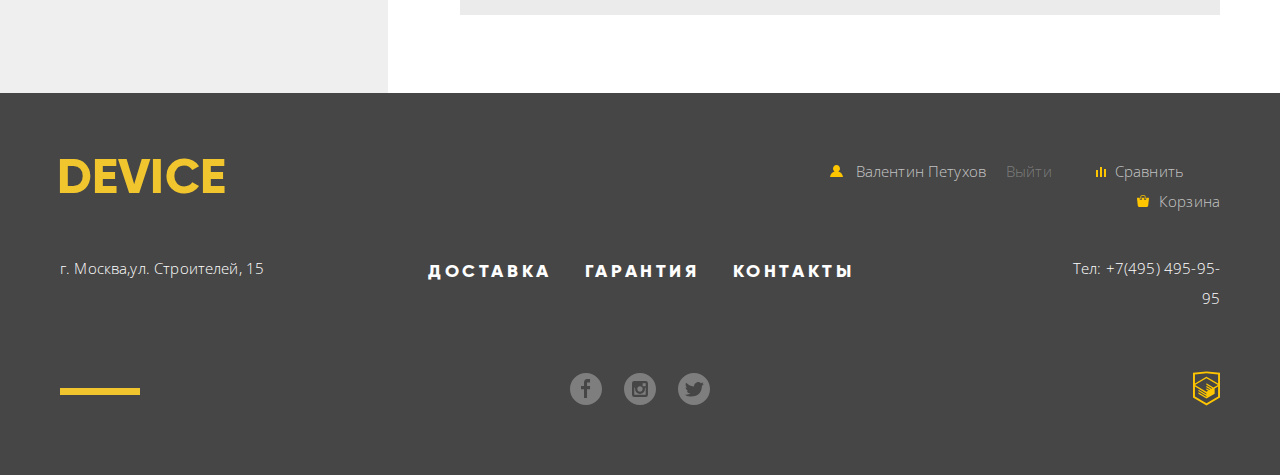
==== commit 0cc8f9c6: "Исправления." ====
--- a/inner.html
+++ b/inner.html
@@ -247,21 +247,21 @@
           </ul>
           <a class="site-footer__phone" href="tel:+74954959595"> Тел: +7(495) 495-95-95</a>
           <ul class="site-footer__socials">
-          <li class="site-footer__socials-item">
-            <a class="site-footer__socials-link site-footer__socials-link_fb" href="#" aria-label="Мы в фейсбуке">
-              <img class="site-footer__socials-img site-footer__socials-img_fb" src="img/fb-icon.svg" width="32" height="32" alt="Мы в фейсбуке">
-            </a>
-          </li>
-          <li class="site-footer__socials-item">
-            <a class="site-footer__socials-link site-footer__socials-link_insta" href="#" aria-label="Мы в инстаграмме">
-              <img class="site-footer__socials-img site-footer__socials-img_insta" src="img/insta-icon.svg" width="32" height="32" alt="Мы в инстаграмме">
-            </a>
-          </li>
-          <li class="site-footer__socials-item">
-            <a class="site-footer__socials-link site-footer__socials-link_tw" href="#" aria-label="Мы в твиттере">
-              <img class="site-footer__socials-img site-footer__socials-img_tw" src="img/tw-icon.svg" width="32" height="32" alt="Мы в твиттере">
-            </a>
-          </li>
+              <li class="site-footer__socials-item">
+                <a class="site-footer__socials-link site-footer__socials-link_fb" href="#">
+                  <span class="visually-hidden">Мы в фейсбуке</span>
+                </a> 
+              </li>
+              <li class="site-footer__socials-item">
+                <a class="site-footer__socials-link site-footer__socials-link_insta" href="#">
+                  <span class="visually-hidden">Мы в инстаграмме</span>
+                </a>
+              </li>
+              <li class="site-footer__socials-item">
+                <a class="site-footer__socials-link site-footer__socials-link_tw" href="#">
+                  <span class="visually-hidden">Мы в твиттере</span>
+                </a>
+              </li>
           </ul>
           <a class="site-footer__icon-html-academy-link" href="https://htmlacademy.ru/intensive/htmlcss">
           <img class="site-footer__icon-html-academy-icon" src="img/logo-html-academy.svg" width="27" height="35" alt="Логотип html-academy">
--- a/css/style.css
+++ b/css/style.css
@@ -61,8 +61,8 @@
   display: flex;
   justify-content: center;
   align-items: center;
-  height: 40px;
-  padding: 0;
+  
+  padding: 8px 0;
 
   font-weight: 800;
   font-size: 18px;
@@ -143,7 +143,7 @@
 
   font-weight: 800;
   font-size: 49px;
-  font-family: "Gilroy","Arial",sans-serif;
+  font-family: "Gilroy", "Arial", sans-serif;
   color: #000000;
 }
 
@@ -217,8 +217,9 @@
 
 .site-header__search-btn {
   width: 85px;
-  height: 50px;
-  padding: 0;
+  box-sizing: border-box;
+  
+  padding: 8px 0;
 
   font-weight: 300;
   font-size: 15px;
@@ -254,7 +255,6 @@
 .site-header__search-btn:active {
   color: rgba(255, 255, 255, 0.3);
 
-  border: none;
   opacity: 1;
 
   pointer-events: auto;
@@ -450,11 +450,11 @@
   color: #000000;
 }
 
-.site-header__sub-menu-link:hover {
+.site-header__sub-menu-link[href]:hover {
   opacity: 0.6;
 }
 
-.site-header__sub-menu-link:active {
+.site-header__sub-menu-link[href]:active {
   opacity: 0.3;
 }
 
@@ -578,6 +578,7 @@
   font-size: 36px;
   line-height: 48px;
   font-family: "Gilroy", "Arial", sans-serif;
+  vertical-align: top;
   letter-spacing: 0.02em;
 }
 
@@ -759,8 +760,8 @@
 
 .services__tabs-bar-btn:active {
   z-index: 1;
-
-  padding-right: 118px;
+  width: 280px;
+  padding-right: 120px;
 
   color: #f7e184;
 
@@ -768,19 +769,11 @@
 }
 
 .services__tabs-bar-btn_active {
-  display: flex;
-  justify-content: center;
-  align-items: center;
-  height: 40px;
-  padding-right: 118px;
-
-  font-weight: 800;
-  font-size: 18px;
-  line-height: 24px;
-  font-family: "Gilroy", "Arial", sans-serif;
+
+  width: 280px;
+  padding-right: 120px;
+
   color: #f7e184;
-  text-transform: uppercase;
-  letter-spacing: 0.2em;
 
   background-color: #000000;
 }
@@ -1057,7 +1050,7 @@
 .site-footer__nav::after {
   content: "";
   position: absolute;
-  bottom: 90px;
+  bottom: 80px;
   left: 0;
 
   display: block;
@@ -1076,7 +1069,7 @@
 
   font-weight: 800;
   font-size: 49px;
-  font-family: "Gilroy","Arial",sans-serif;
+  font-family: "Gilroy", "Arial", sans-serif;
   color: #f0c52e;
 }
 
@@ -1243,11 +1236,25 @@
 }
 
 .site-footer__socials-link {
+  display: block;
+  width: 32px;
+  height: 32px;
   margin: 0 11px;
-}
-
-.site-footer__socials-link {
+  background-repeat: no-repeat;
+  background-position: 0 0;
   opacity: 0.3;
+}
+
+.site-footer__socials-link_fb {
+  background-image: url("../img/fb-icon.svg");
+}
+
+.site-footer__socials-link_insta {
+  background-image: url("../img/insta-icon.svg");
+}
+
+.site-footer__socials-link_tw {
+  background-image: url("../img/tw-icon.svg");
 }
 
 .site-footer__socials-link:hover {
@@ -1261,7 +1268,7 @@
 .site-footer__icon-html-academy-link {
   position: absolute;
   right: 0;
-  bottom: 68px;
+  bottom: 60px;
 }
 
 .site-footer__icon-html-academy-link:hover {
@@ -1606,7 +1613,6 @@
   background-image: url("../img/checkbox.svg");
   background-repeat: no-repeat;
 }
-
 
 .filter__group_radio {
   margin-bottom: 28px;
@@ -1846,10 +1852,10 @@
   height: 55px;
 
   font-weight: 800;
-  font-family: "Gilroy","Arial",sans-serif;
-  color: rgba(0,0,0,0.2);
-
-  border: 2px solid rgba(0,0,0,0.1);
+  font-family: "Gilroy", "Arial", sans-serif;
+  color: rgba(0, 0, 0, 0.2);
+
+  border: 2px solid rgba(0, 0, 0, 0.1);
   border-radius: 50%;
 }
 
@@ -1948,20 +1954,6 @@
   display: none;
 
   box-shadow: 0 10px 20px 0 rgba(4, 6, 6, 0.2);
-}
-
-.modal_map {
-  width: 960px;
-  height: 550px;
-  margin-top: -275px;
-  margin-left: -453px;
-}
-
-.map {
-  width: 100%;
-  height: 100%;
-
-  border: 0;
 }
 
 .modal_open {
@@ -2081,3 +2073,21 @@
 .form-write-us__btn {
   width: 200px;
 }
+
+.modal_map {
+  width: 960px;
+  height: 550px;
+  margin-top: -275px;
+  margin-left: -453px;
+  background-color: #f1f1f1 ;
+  background-image: url("../img/big-map.jpg");
+  background-repeat: no-repeat;
+  background-position: 0 0;
+}
+
+.map {
+  width: 100%;
+  height: 100%;
+
+  border: 0;
+}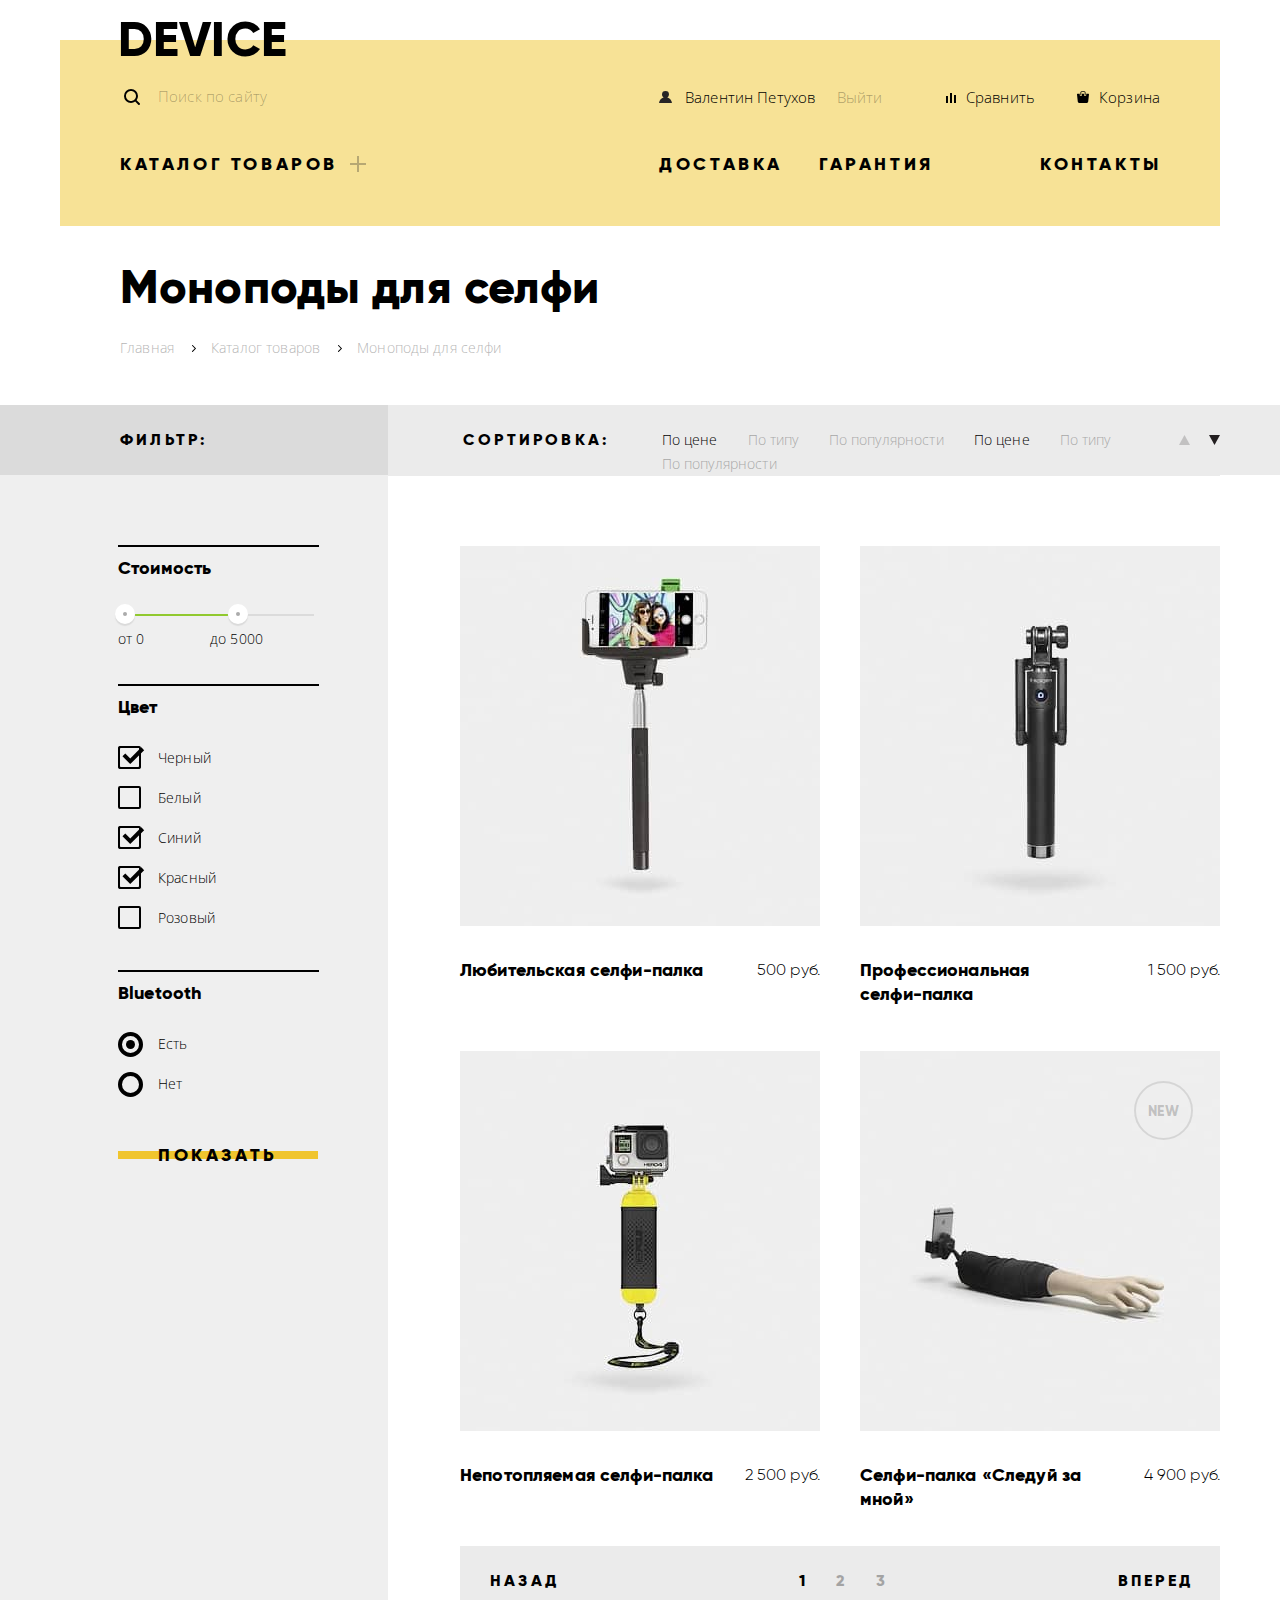
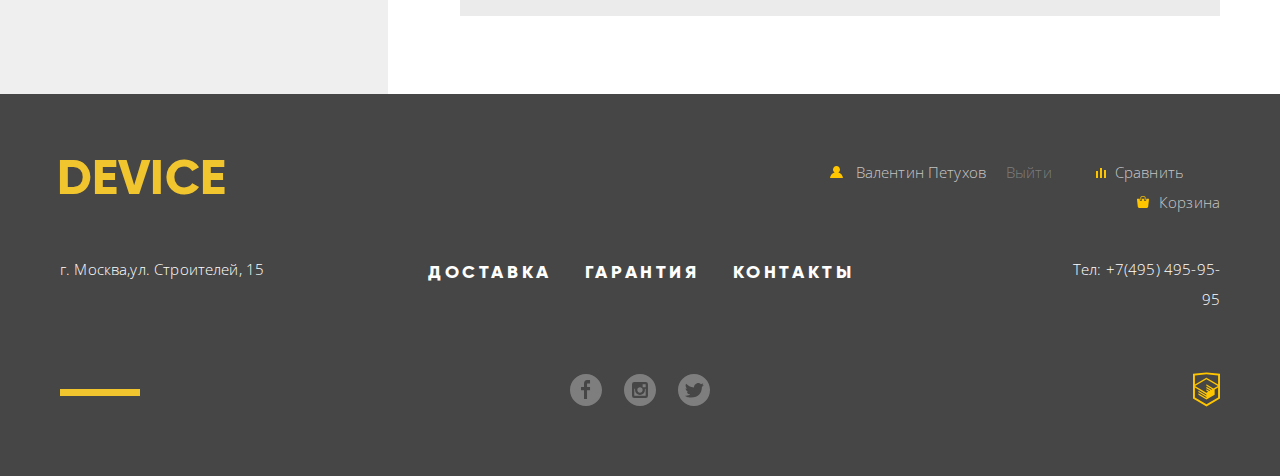
==== commit 39cf90e9: "Исправление незачтенных критериев." ====
--- a/inner.html
+++ b/inner.html
@@ -134,10 +134,19 @@
                 <li class="sorting__item">
                   <a class="sorting__link" href="#">По популярности</a>
                 </li>
+                <li class="sorting__item">
+                    <a class="sorting__link sorting__link_active" href="#">По цене</a>
+                </li>
+                <li class="sorting__item">
+                    <a class="sorting__link" href="#">По типу</a>
+                </li>
+                <li class="sorting__item">
+                    <a class="sorting__link" href="#">По популярности</a>
+                </li>
               </ul> 
               <div class="sorting__button-wrap">
-                <a class="sorting__button sorting__button_up" href="#"></a>
-                <a class="sorting__button sorting__button_active sorting__button_down" href="#"></a>
+                <a class="sorting__button sorting__button_up" href="#"><span class="visually-hidden">Вверх</span></a>
+                <a class="sorting__button sorting__button_active sorting__button_down" href="#"><span class="visually-hidden">Вниз</span></a>
               </div>
             </section>
             <section class="catalog">
@@ -146,8 +155,8 @@
                   <img class="catalog__card-product-img" alt="Любительская селфи-палка (фото)" src="img/selfie-stick_base.jpg" width="360" height="380">
                 </div>
                 <div class="catalog__card-product-active">
-                  <button class="catalog__card-product-btn btn" type="button">В корзину</button>
-                  <button class="catalog__card-product-add" type="button">Добавить к сравнению</button>
+                  <a class="catalog__card-product-btn btn" href="basket.html">В корзину</a>
+                  <a class="catalog__card-product-add" href="comparison.html">Добавить к сравнению</a>
                 </div>
                 <div class="catalog__card-product-wrap">
                   <a class="catalog__card-product-description" href="#">Любительская селфи-палка</a>
@@ -159,8 +168,8 @@
                   <img class="catalog__card-product-img" alt="Профессиональная селфи-палка (фото)" src="img/selfie-stick_pro.jpg" width="360" height="380">
                 </div>
                 <div class="catalog__card-product-active">
-                    <button class="catalog__card-product-btn btn" type="button">В корзину</button>
-                    <button class="catalog__card-product-add" type="button">Добавить к сравнению</button>
+                    <a class="catalog__card-product-btn btn" href="basket.html">В корзину</a>
+                    <a class="catalog__card-product-add" href="comparison.html">Добавить к сравнению</a>
                   </div>
                 <div class="catalog__card-product-wrap">
                   <a class="catalog__card-product-description" href="#">Профессиональная<br>селфи-палка</a>
@@ -172,8 +181,8 @@
                   <img class="catalog__card-product-img" alt="Непотопляемая селфи-палка (фото)" src="img/selfie-stick_unsinkable.jpg" width="360" height="380">
                 </div>           
                 <div class="catalog__card-product-active">
-                    <button class="catalog__card-product-btn btn" type="button">В корзину</button>
-                    <button class="catalog__card-product-add" type="button">Добавить к сравнению</button>
+                    <a class="catalog__card-product-btn btn" href="basket.html">В корзину</a>
+                    <a class="catalog__card-product-add" href="comparison.html">Добавить к сравнению</a>
                 </div>
                 <div class="catalog__card-product-wrap">
                   <a class="catalog__card-product-description" href="#">Непотопляемая селфи-палка</a>
@@ -185,8 +194,8 @@
                   <img class="catalog__card-product-img" alt="Селфи-палка «Следуй за мной» (фото)" src="img/selfie-stick_follow-me.jpg" width="360" height="380">
                 </div> 
                 <div class="catalog__card-product-active">
-                    <button class="catalog__card-product-btn btn" type="button">В корзину</button>
-                    <button class="catalog__card-product-add" type="button">Добавить к сравнению</button>
+                    <a class="catalog__card-product-btn btn" href="basket.html">В корзину</a>
+                    <a class="catalog__card-product-add" href="comparison.html">Добавить к сравнению</a>
                 </div>
                 <div class="catalog__card-product-wrap">
                   <a class="catalog__card-product-description" href="#">Селфи-палка «Следуй за мной»</a>
@@ -195,9 +204,7 @@
               </article>
             </section>
             <section class="catalog-nav">
-              <div class="catalog-nav__wrap">
-                <a class="catalog-nav__btn catalog-nav__btn_prev" href="#">Назад</a>
-              </div>  
+              <a class="catalog-nav__btn catalog-nav__btn_prev" href="#">Назад</a>
               <ul class="catalog-nav__pagination">
                 <li class="catalog-nav__pagination-item">
                   <a class="catalog-nav__pagination-link catalog-nav__pagination-link_active" href="#">1</a>
@@ -209,9 +216,7 @@
                   <a class="catalog-nav__pagination-link" href="#">3</a>
                 </li>
               </ul>
-              <div class="catalog-nav__wrap">
-                <a class="catalog-nav__btn catalog-nav__btn_next" href="#">Вперед</a>
-              </div>
+              <a class="catalog-nav__btn catalog-nav__btn_next" href="#">Вперед</a>
             </section> 
           </div> 
         </div> 
--- a/css/style.css
+++ b/css/style.css
@@ -12,6 +12,40 @@
 
   src: url("../fonts/gilroy-light-webfont.woff2") format("woff2");
   src: url("../fonts/gilroy-light-webfont.woff") format("woff");
+}
+
+@-webkit-keyframes puff {
+  from {
+    opacity: 0;
+  }
+  50% {
+    opacity: 0.5;
+  }
+  to {
+    opacity: 1;
+  }
+}
+
+@keyframes shake {
+  0%,
+  100% {
+    transform: translate(50% 50%);
+  }
+
+  10%,
+  30%,
+  50%,
+  70%,
+  90% {
+    transform: translateX(-60%);
+  }
+
+  20%,
+  40%,
+  60%,
+  80% {
+    transform: translateX(-40%);
+  }
 }
 
 @keyframes puff {
@@ -61,7 +95,6 @@
   display: flex;
   justify-content: center;
   align-items: center;
-  
   padding: 8px 0;
 
   font-weight: 800;
@@ -80,7 +113,7 @@
 .btn::before {
   content: "";
   position: absolute;
-  top: 16px;
+  top: 50%;
   left: 0;
   z-index: -1;
 
@@ -89,11 +122,12 @@
   height: 8px;
 
   background-color: #f0c52e;
+  -webkit-transform: translateY(-50%);
+          transform: translateY(-50%);
 }
 
 .btn:hover::before,
 .btn:focus::before {
-  top: 0;
   left: 0;
 
   height: 100%;
@@ -102,7 +136,6 @@
 }
 
 .btn:active {
-  top: 0;
   left: 0;
 
   color: rgba(0, 0, 0, 0.3);
@@ -177,9 +210,10 @@
 
 .site-header__search-input {
   width: 350px;
-  height: 48px;
-  padding: 0;
+  height: 28px;
+  padding-top: 10px;
   padding-right: 5px;
+  padding-bottom: 10px;
   padding-left: 38px;
 
   font-weight: 300;
@@ -196,6 +230,33 @@
 
 .site-header__search-input:focus {
   border-bottom: 2px solid #000000;
+}
+
+.site-header__search-input::-webkit-input-placeholder {
+  font-weight: 300;
+  font-size: 15px;
+  line-height: 30px;
+  font-family: "Open Sans", "Arial", sans-serif;
+  color: rgba(0, 0, 0, 0.3);
+  letter-spacing: 0.01em;
+}
+
+.site-header__search-input:-ms-input-placeholder {
+  font-weight: 300;
+  font-size: 15px;
+  line-height: 30px;
+  font-family: "Open Sans", "Arial", sans-serif;
+  color: rgba(0, 0, 0, 0.3);
+  letter-spacing: 0.01em;
+}
+
+.site-header__search-input::-ms-input-placeholder {
+  font-weight: 300;
+  font-size: 15px;
+  line-height: 30px;
+  font-family: "Open Sans", "Arial", sans-serif;
+  color: rgba(0, 0, 0, 0.3);
+  letter-spacing: 0.01em;
 }
 
 .site-header__search-input::placeholder {
@@ -207,18 +268,41 @@
   letter-spacing: 0.01em;
 }
 
+.site-header__search-input:hover::-webkit-input-placeholder {
+  color: rgba(0, 0, 0, 0.6);
+}
+
+.site-header__search-input:hover:-ms-input-placeholder {
+  color: rgba(0, 0, 0, 0.6);
+}
+
+.site-header__search-input:hover::-ms-input-placeholder {
+  color: rgba(0, 0, 0, 0.6);
+}
+
 .site-header__search-input:hover::placeholder {
   color: rgba(0, 0, 0, 0.6);
 }
 
+.site-header__search-input:focus::-webkit-input-placeholder {
+  font-size: 0;
+}
+
+.site-header__search-input:focus:-ms-input-placeholder {
+  font-size: 0;
+}
+
+.site-header__search-input:focus::-ms-input-placeholder {
+  font-size: 0;
+}
+
 .site-header__search-input:focus::placeholder {
   font-size: 0;
 }
 
 .site-header__search-btn {
+  box-sizing: border-box;
   width: 85px;
-  box-sizing: border-box;
-  
   padding: 8px 0;
 
   font-weight: 300;
@@ -273,7 +357,8 @@
 }
 
 .site-header__user-item_login {
-  width: 280px;
+  width: 270px;
+  padding-right: 10px;
 }
 
 .site-header__user-item_basket {
@@ -651,8 +736,8 @@
 
 .product-type__list {
   display: flex;
-  justify-content: space-between;
-  margin-bottom: 162px;
+  flex-wrap: wrap;
+  margin-bottom: 142px;
   padding: 0;
 
   list-style: none;
@@ -660,10 +745,19 @@
 
 .product-type__item {
   width: 160px;
+  margin-right: 40px;
+  margin-bottom: 20px;
+}
+
+.product-type__item:nth-child(6n) {
+  margin-right: 0;
 }
 
 .product-type__link {
-  display: block;
+  position: relative;
+
+  display: block;
+  padding-top: 192px;
 
   font-weight: 800;
   font-size: 18px;
@@ -676,38 +770,52 @@
   opacity: 0.3;
 }
 
-.product-type__img-wrap {
-  display: flex;
-  justify-content: center;
-  align-items: center;
+.product-type__link::before {
+  content: "";
+  position: absolute;
+  top: 0;
+
+  display: block;
   width: 160px;
   height: 160px;
-  margin-bottom: 32px;
 
   background-color: rgba(240, 197, 46, 0.5);
-}
-
-.product-type__img-wrap_monopods {
-  align-items: flex-end;
-  height: 158px;
-  padding-bottom: 2px;
-}
-
-.product-type__img-wrap:hover,
-.product-type__img-wrap:active {
+  background-repeat: no-repeat;
+}
+
+.product-type__link:hover::before,
+.product-type__link:active::before {
   background-color: #f0c52e;
 }
 
-.product-type__link:hover .product-type__img-wrap {
-  background-color: #f0c52e;
-}
-
-.product-type__link:focus .product-type__img-wrap {
-  background-color: #f0c52e;
-}
-
-.product-type__link:active .product-type__img {
-  opacity: 0.3;
+.product-type__link_virtual::before {
+  background-image: url("../img/virtual-icon.svg");
+  background-position: 30px 52px;
+}
+
+.product-type__link_monopods::before {
+  background-image: url("../img/monopods-icon.svg");
+  background-position: 38px 40px;
+}
+
+.product-type__link_cameras::before {
+  background-image: url("../img/cameras-icon.svg");
+  background-position: 49px 38px;
+}
+
+.product-type__link_blacelets::before {
+  background-image: url("../img/bracelets-icon.svg");
+  background-position: 28px 50px;
+}
+
+.product-type__link_watch::before {
+  background-image: url("../img/watch-icon.svg");
+  background-position: 55px 32px;
+}
+
+.product-type__link_quadcopters::before {
+  background-image: url("../img/quadcopters-icon.svg");
+  background-position: 13px 49px;
 }
 
 .services {
@@ -760,6 +868,7 @@
 
 .services__tabs-bar-btn:active {
   z-index: 1;
+
   width: 280px;
   padding-right: 120px;
 
@@ -769,7 +878,6 @@
 }
 
 .services__tabs-bar-btn_active {
-
   width: 280px;
   padding-right: 120px;
 
@@ -842,66 +950,40 @@
   margin-bottom: 93px;
 }
 
+.partners-list__item {
+  padding-right: 35px;
+}
+
+.partners-list__item:nth-child(4n) {
+  padding-right: 0;
+}
+
 .partners-list {
   display: flex;
   flex-wrap: wrap;
-  justify-content: space-between;
+  justify-content: flex-start;
   margin: 0;
   padding: 0;
 
   list-style: none;
 }
 
-.partners-list__link {
-  display: block;
-  width: 260px;
-  height: 100px;
-
-  background-repeat: no-repeat;
+.partners-list__img_gray {
+  display: block;
+
   opacity: 0.2;
 }
 
-.partners-list__link:hover,
-.partners-list__link:focus {
-  opacity: 1;
-
-  transition: all 0.2s ease-in-out;
-}
-
-.partners-list__link_gji {
-  background-image: url("../img/dji-logo_gray.jpg");
-}
-
-.partners-list__link_sp-gadgets {
-  background-image: url("../img/sp-gadgets-logo_gray.jpg");
-}
-
-.partners-list__link_gopro {
-  background-image: url("../img/gopro-logo_gray.jpg");
-}
-
-.partners-list__link_vive {
-  background-image: url("../img/vive-logo_gray.jpg");
-}
-
-.partners-list__link_gji:hover,
-.partners-list__link_gji:focus {
-  background-image: url("../img/dji-logo_color.jpg");
-}
-
-.partners-list__link_sp-gadgets:hover,
-.partners-list__link_sp-gadgets:focus {
-  background-image: url("../img/sp-gadgets-logo_color.jpg");
-}
-
-.partners-list__link_gopro:hover,
-.partners-list__link_gopro:focus {
-  background-image: url("../img/gopro-logo_color.jpg");
-}
-
-.partners-list__link_vive:hover,
-.partners-list__link_vive:focus {
-  background-image: url("../img/vive-logo_color.jpg");
+.partners-list__img_color {
+  display: none;
+}
+
+.partners-list__link:hover .partners-list__img_color {
+  display: block;
+}
+
+.partners-list__link:hover .partners-list__img_gray {
+  display: none;
 }
 
 .info__container {
@@ -1033,6 +1115,8 @@
 }
 
 .site-footer {
+  min-width: 1200px;
+
   color: #e5e5e5;
 
   background-color: #464646;
@@ -1240,6 +1324,7 @@
   width: 32px;
   height: 32px;
   margin: 0 11px;
+
   background-repeat: no-repeat;
   background-position: 0 0;
   opacity: 0.3;
@@ -1541,7 +1626,8 @@
 }
 
 .filter__range-circle:hover {
-  transform: scale(1.1);
+  -webkit-transform: scale(1.1);
+          transform: scale(1.1);
 }
 
 .filter__range-circle_left {
@@ -1664,6 +1750,7 @@
   display: flex;
   justify-content: space-between;
   align-items: baseline;
+  min-width: 760px;
   padding-left: 70px;
 
   background-color: #ebebeb;
@@ -1689,8 +1776,11 @@
   display: flex;
   flex-wrap: wrap;
   align-items: center;
+  width: 530px;
   margin: 0;
   padding: 0;
+  padding-right: 15px;
+  padding-left: 15px;
 
   list-style: none;
 }
@@ -1716,7 +1806,6 @@
 
 .sorting__button-wrap {
   display: flex;
-  margin-left: 216px;
 }
 
 .sorting__button {
@@ -1869,14 +1958,7 @@
   background-color: #ebebeb;
 }
 
-.catalog-nav__wrap {
-  display: flex;
-  justify-content: center;
-  align-items: center;
-}
-
 .catalog-nav__btn {
-  width: 76px;
   padding: 23px 0;
   padding-left: 10px;
 
@@ -1898,13 +1980,13 @@
 }
 
 .catalog-nav__btn_prev {
-  padding-right: 20px;
+  padding-right: 25px;
   padding-left: 30px;
 }
 
 .catalog-nav__btn_next {
-  padding-right: 30px;
-  padding-left: 20px;
+  padding-right: 27px;
+  padding-left: 25px;
 }
 
 .catalog-nav__pagination {
@@ -1912,6 +1994,7 @@
   flex-wrap: wrap;
   margin: 0;
   padding: 0;
+  padding-left: 10px;
 
   list-style: none;
 }
@@ -1954,12 +2037,22 @@
   display: none;
 
   box-shadow: 0 10px 20px 0 rgba(4, 6, 6, 0.2);
+  -webkit-transform: translate(-50%, -50%);
+          transform: translate(-50%, -50%);
 }
 
 .modal_open {
   display: block;
 
-  animation: puff 0.5s linear;
+  -webkit-animation: puff 0.5s linear;
+          animation: puff 0.5s linear;
+}
+
+.modal_error {
+display: block;
+
+  -webkit-animation: shake 0.6s;
+          animation: shake 0.6s;
 }
 
 .modal__close {
@@ -1993,8 +2086,6 @@
 .modal_write-us {
   width: 760px;
   height: 350px;
-  margin-top: -275px;
-  margin-left: -453px;
   padding: 100px;
 
   background-color: #ffffff;
@@ -2062,6 +2153,30 @@
   resize: none;
 }
 
+.form-write-us__input::-webkit-input-placeholder {
+  font-weight: 300;
+  font-size: 14px;
+  line-height: 18px;
+  font-family: "Open Sans", "Arial", sans-serif;
+  color: rgba(70, 70, 70, 0.4);
+}
+
+.form-write-us__input:-ms-input-placeholder {
+  font-weight: 300;
+  font-size: 14px;
+  line-height: 18px;
+  font-family: "Open Sans", "Arial", sans-serif;
+  color: rgba(70, 70, 70, 0.4);
+}
+
+.form-write-us__input::-ms-input-placeholder {
+  font-weight: 300;
+  font-size: 14px;
+  line-height: 18px;
+  font-family: "Open Sans", "Arial", sans-serif;
+  color: rgba(70, 70, 70, 0.4);
+}
+
 .form-write-us__input::placeholder {
   font-weight: 300;
   font-size: 14px;
@@ -2077,9 +2192,8 @@
 .modal_map {
   width: 960px;
   height: 550px;
-  margin-top: -275px;
-  margin-left: -453px;
-  background-color: #f1f1f1 ;
+
+  background-color: #f1f1f1;
   background-image: url("../img/big-map.jpg");
   background-repeat: no-repeat;
   background-position: 0 0;
@@ -2090,4 +2204,4 @@
   height: 100%;
 
   border: 0;
-}+}
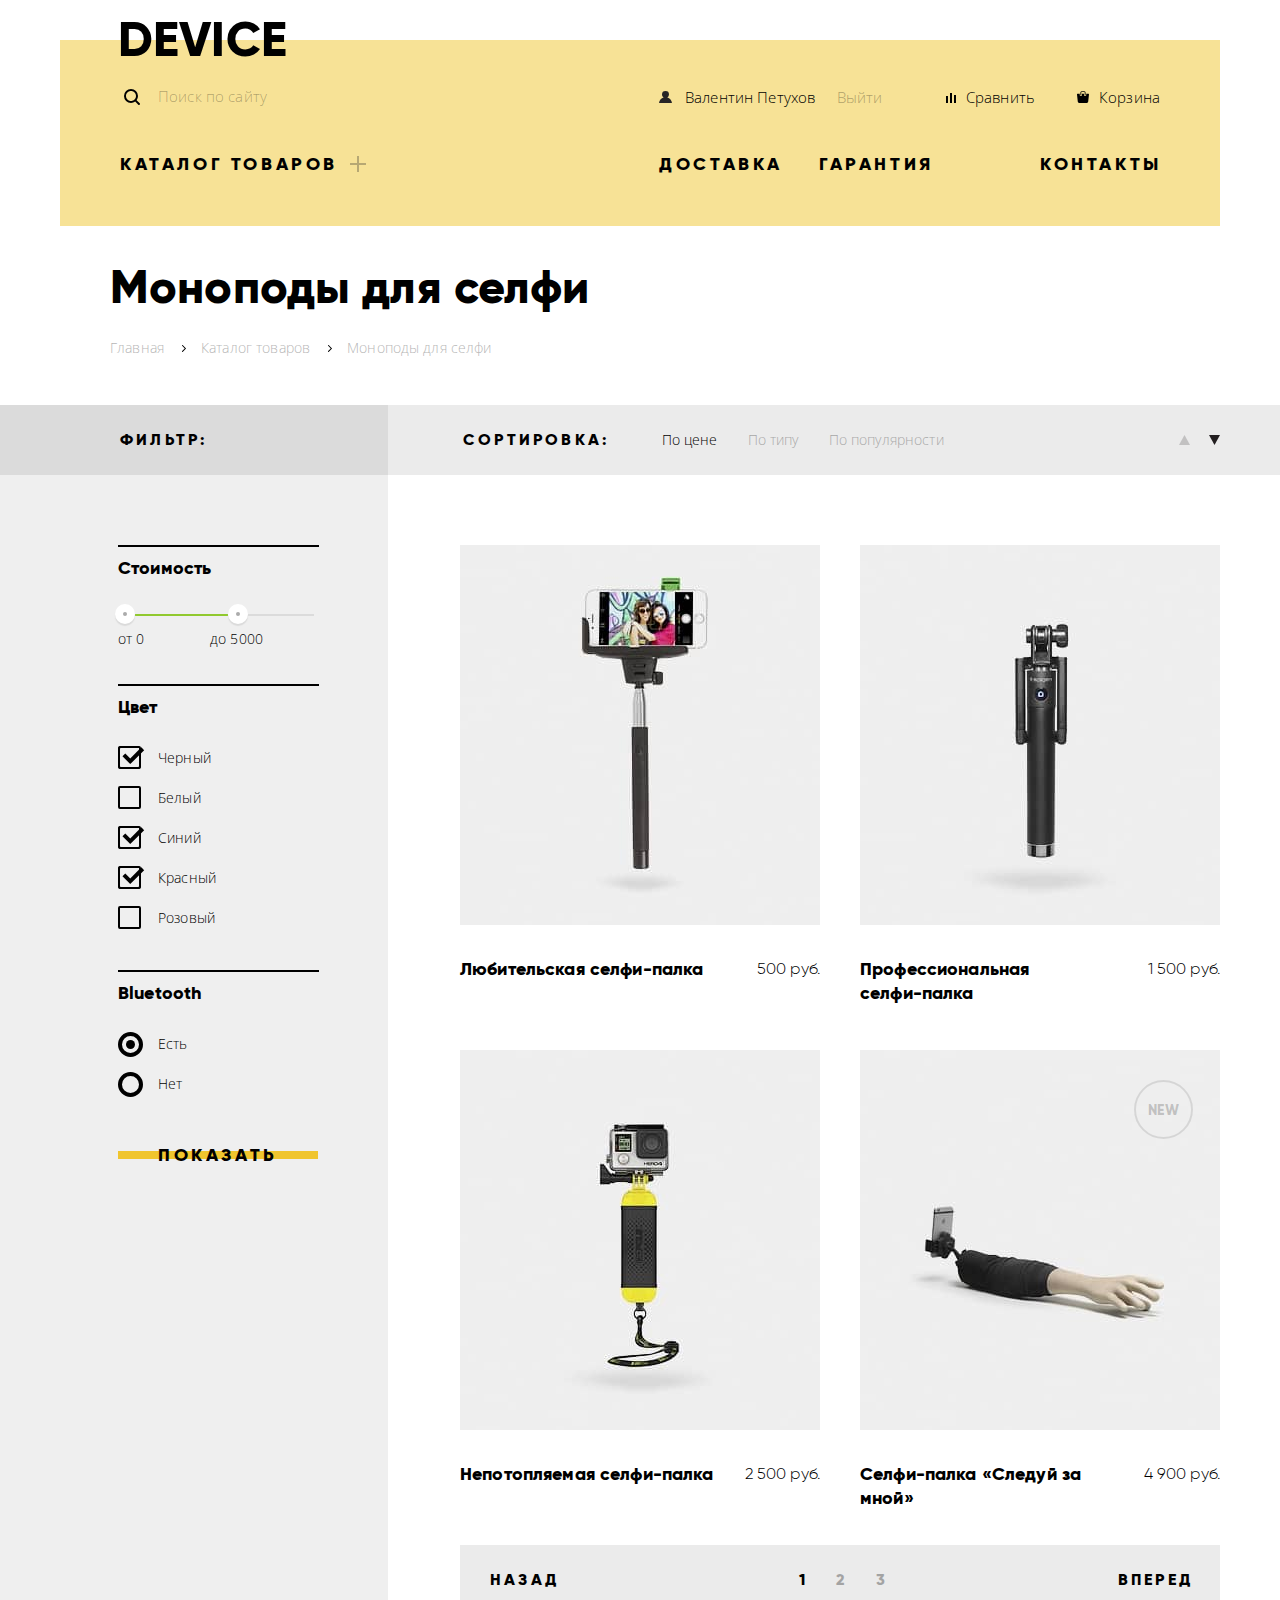
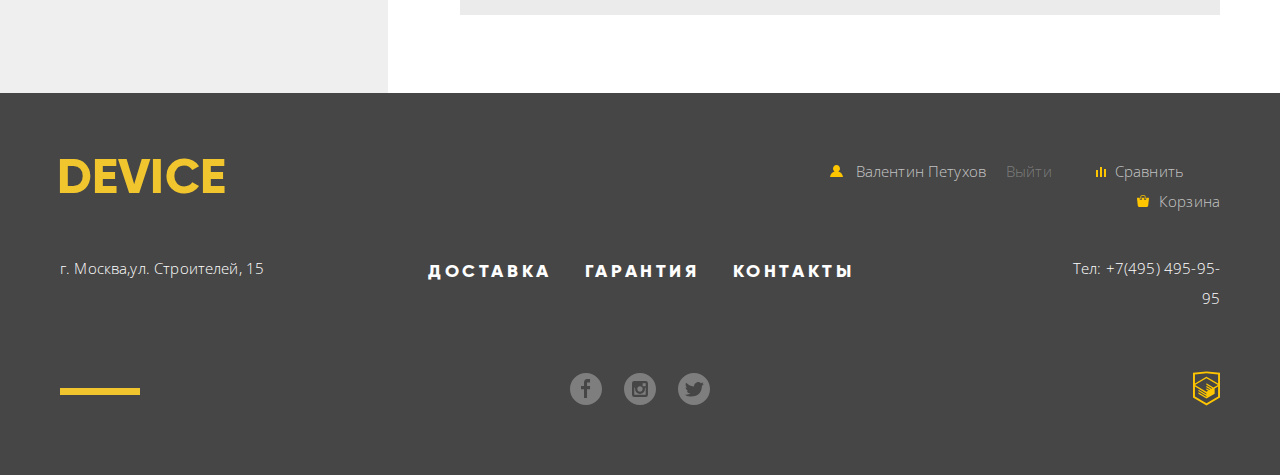
==== commit 21af80a3: "Исправление ошибок." ====
--- a/inner.html
+++ b/inner.html
@@ -61,24 +61,22 @@
       </div> 
     </header>
     <main class="site-main site-main_inner">
-      <div class="container">
-        <div class="site-main__header container">
-          <h1 class="site-main__title">Моноподы для селфи</h1>
-          <section class="breadscrumbs">
-            <ul class="breadscrumbs__list">
-              <li class="breadscrumbs__item">
-                <a class="breadscrumbs__link" href="index.html"> Главная</a>
-              </li>
-              <li class="breadscrumbs__item">
-                <a class="breadscrumbs__link" href="#">Каталог товаров</a>
-              </li>
-              <li class="breadscrumbs__item breadscrumbs__item_last">
-                <a class="breadscrumbs__link">Моноподы для селфи</a>
-              </li>
-            </ul>
-          </section>
-        </div> 
-      </div>
+      <div class="site-main__header">
+        <h1 class="site-main__title">Моноподы для селфи</h1>
+        <section class="breadscrumbs">
+          <ul class="breadscrumbs__list">
+            <li class="breadscrumbs__item">
+              <a class="breadscrumbs__link" href="index.html"> Главная</a>
+            </li>
+            <li class="breadscrumbs__item">
+              <a class="breadscrumbs__link" href="#">Каталог товаров</a>
+            </li>
+            <li class="breadscrumbs__item breadscrumbs__item_last">
+              <a class="breadscrumbs__link">Моноподы для селфи</a>
+            </li>
+          </ul>
+        </section>
+      </div> 
       <div class="site-main__catalog-wrap">
         <div class="site-main__content-container container">
           <section class="filter">
@@ -134,19 +132,10 @@
                 <li class="sorting__item">
                   <a class="sorting__link" href="#">По популярности</a>
                 </li>
-                <li class="sorting__item">
-                    <a class="sorting__link sorting__link_active" href="#">По цене</a>
-                </li>
-                <li class="sorting__item">
-                    <a class="sorting__link" href="#">По типу</a>
-                </li>
-                <li class="sorting__item">
-                    <a class="sorting__link" href="#">По популярности</a>
-                </li>
               </ul> 
               <div class="sorting__button-wrap">
-                <a class="sorting__button sorting__button_up" href="#"><span class="visually-hidden">Вверх</span></a>
-                <a class="sorting__button sorting__button_active sorting__button_down" href="#"><span class="visually-hidden">Вниз</span></a>
+                <a class="sorting__button sorting__button_up" href="#"><span class="visually-hidden">По возрастанию</span></a>
+                <a class="sorting__button sorting__button_active sorting__button_down" href="#"><span class="visually-hidden">По убыванию</span></a>
               </div>
             </section>
             <section class="catalog">
@@ -268,7 +257,7 @@
                 </a>
               </li>
           </ul>
-          <a class="site-footer__icon-html-academy-link" href="https://htmlacademy.ru/intensive/htmlcss">
+          <a class="site-footer__icon-html-academy-link" href="https://htmlacademy.ru/intensive/htmlcss" aria-label="HTML Academy: Профессиональaный HTML и CSS уровень 1">
           <img class="site-footer__icon-html-academy-icon" src="img/logo-html-academy.svg" width="27" height="35" alt="Логотип html-academy">
           </a>
         </nav>
--- a/css/style.css
+++ b/css/style.css
@@ -37,14 +37,14 @@
   50%,
   70%,
   90% {
-    transform: translateX(-60%);
+    transform: translateX(-55%);
   }
 
   20%,
   40%,
   60%,
   80% {
-    transform: translateX(-40%);
+    transform: translateX(-45%);
   }
 }
 
@@ -951,11 +951,11 @@
 }
 
 .partners-list__item {
-  padding-right: 35px;
+  margin-right: 35px;
 }
 
 .partners-list__item:nth-child(4n) {
-  padding-right: 0;
+  margin-right: 0;
 }
 
 .partners-list {
@@ -1115,7 +1115,7 @@
 }
 
 .site-footer {
-  min-width: 1200px;
+  width: 100%;
 
   color: #e5e5e5;
 
@@ -1384,7 +1384,7 @@
 
 .site-main__header {
   margin-bottom: 45px;
-  padding-left: 60px;
+  padding-left: 110px;
 }
 
 .site-main__title {
@@ -2049,7 +2049,7 @@
 }
 
 .modal_error {
-display: block;
+  display: block;
 
   -webkit-animation: shake 0.6s;
           animation: shake 0.6s;
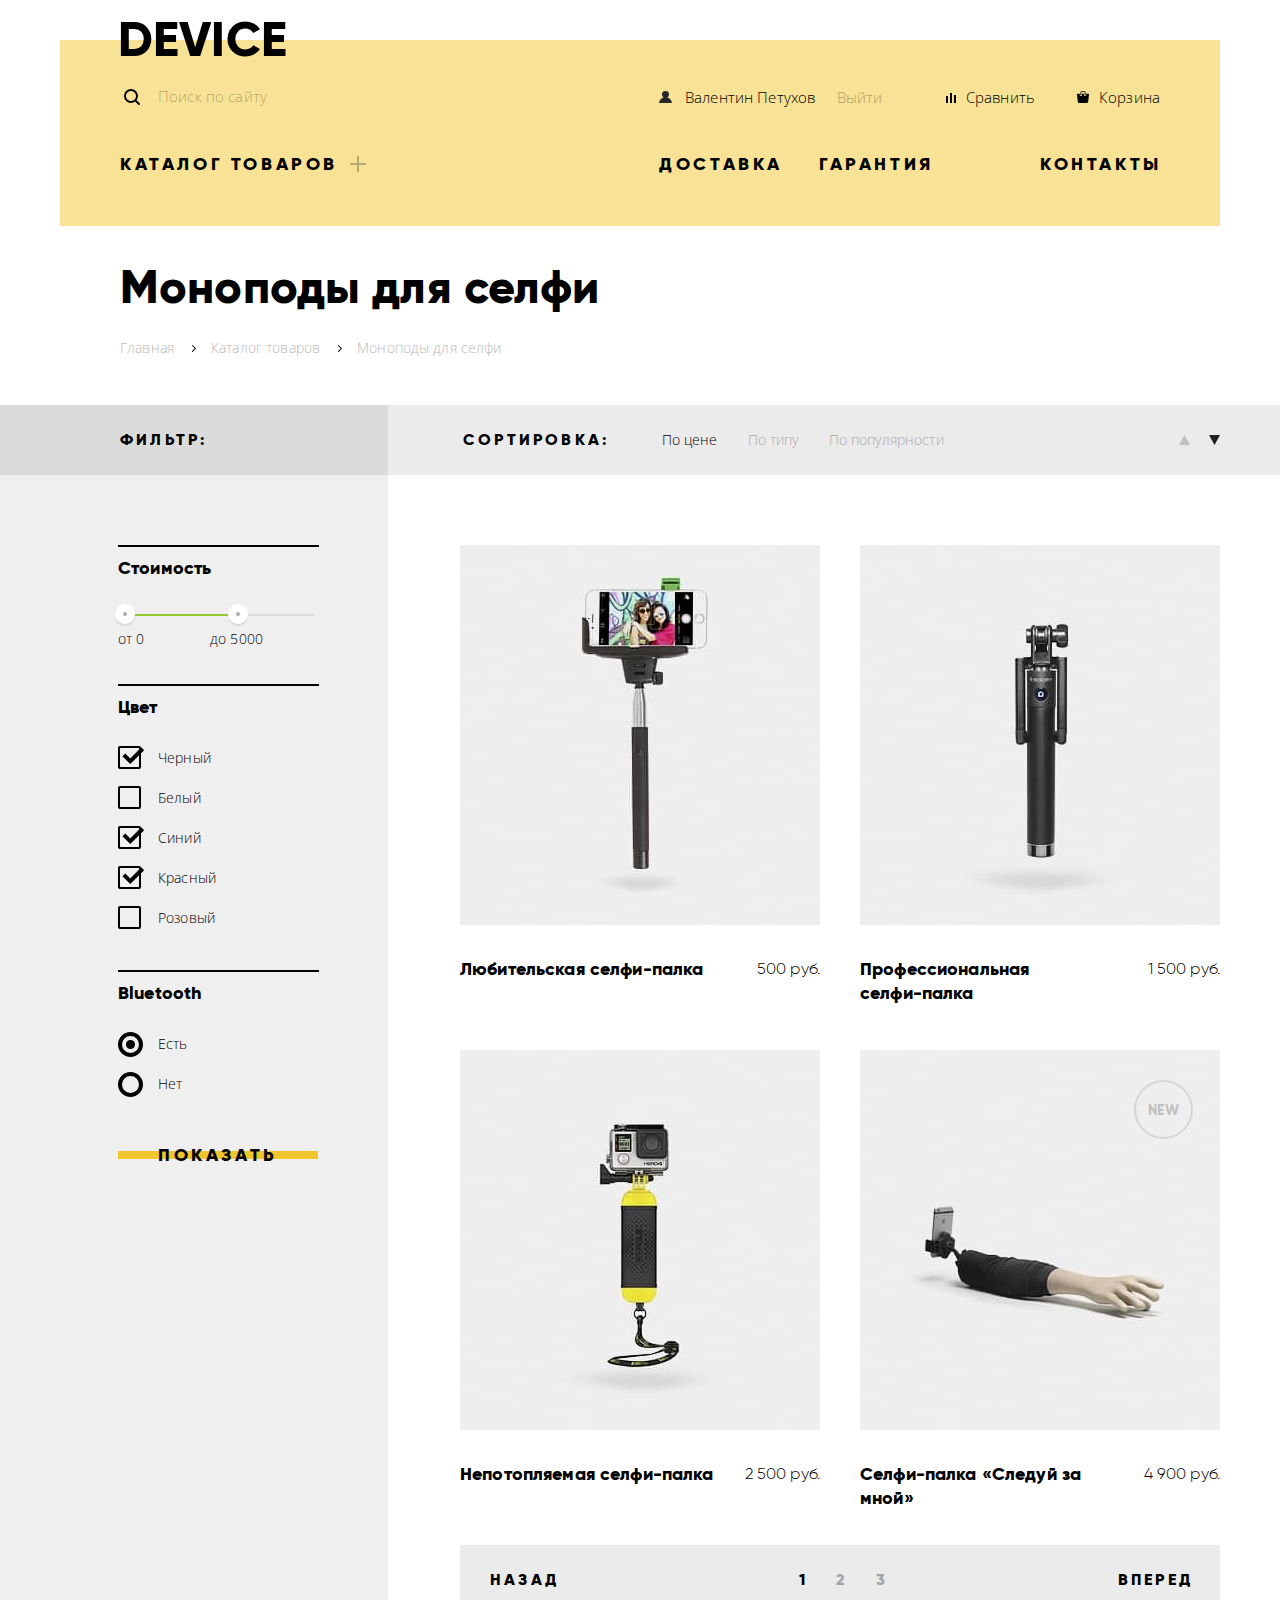
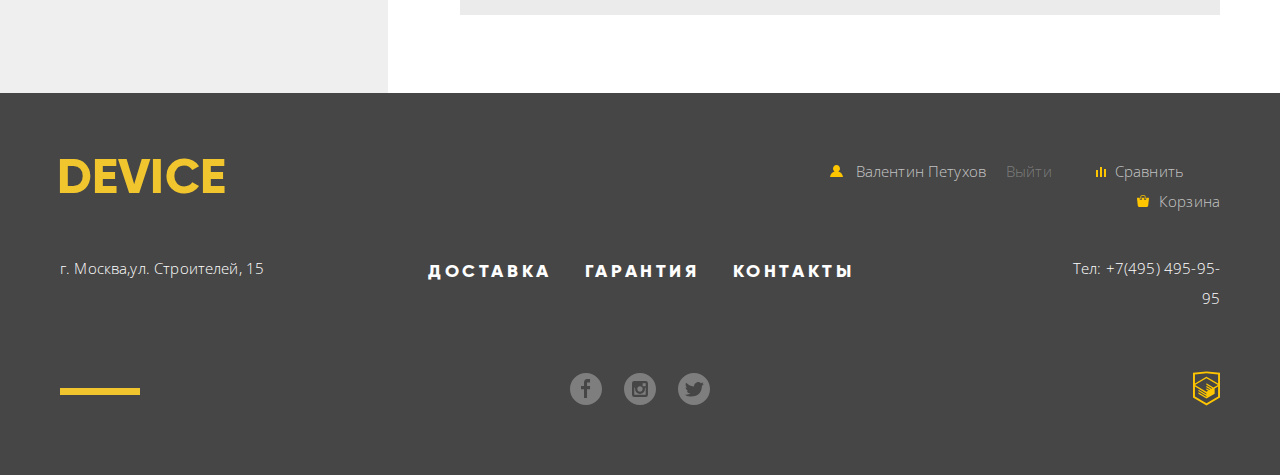
==== commit 9a43ae1e: "Анимация ошибки формы 2.0" ====
--- a/inner.html
+++ b/inner.html
@@ -61,7 +61,7 @@
       </div> 
     </header>
     <main class="site-main site-main_inner">
-      <div class="site-main__header">
+      <div class="site-main__header container">
         <h1 class="site-main__title">Моноподы для селфи</h1>
         <section class="breadscrumbs">
           <ul class="breadscrumbs__list">
@@ -257,7 +257,7 @@
                 </a>
               </li>
           </ul>
-          <a class="site-footer__icon-html-academy-link" href="https://htmlacademy.ru/intensive/htmlcss" aria-label="HTML Academy: Профессиональaный HTML и CSS уровень 1">
+          <a class="site-footer__icon-html-academy-link" href="https://htmlacademy.ru/intensive/htmlcss" aria-label="HTML Academy: Профессиональный онлайн‑курс HTML и CSS, уровень 1">
           <img class="site-footer__icon-html-academy-icon" src="img/logo-html-academy.svg" width="27" height="35" alt="Логотип html-academy">
           </a>
         </nav>
--- a/css/style.css
+++ b/css/style.css
@@ -37,14 +37,14 @@
   50%,
   70%,
   90% {
-    transform: translateX(-55%);
+    transform: translate(-52%, -50%);
   }
 
   20%,
   40%,
   60%,
   80% {
-    transform: translateX(-45%);
+    transform: translate(-48%, -50%);
   }
 }
 
@@ -1384,12 +1384,12 @@
 
 .site-main__header {
   margin-bottom: 45px;
-  padding-left: 110px;
 }
 
 .site-main__title {
   margin: 0;
   margin-bottom: 25px;
+  margin-left: 60px;
   padding: 0;
 
   font-weight: 800;
@@ -1401,6 +1401,7 @@
 
 .breadscrumbs__list {
   display: flex;
+  margin-left: 60px;
   padding: 0;
 
   list-style: none;
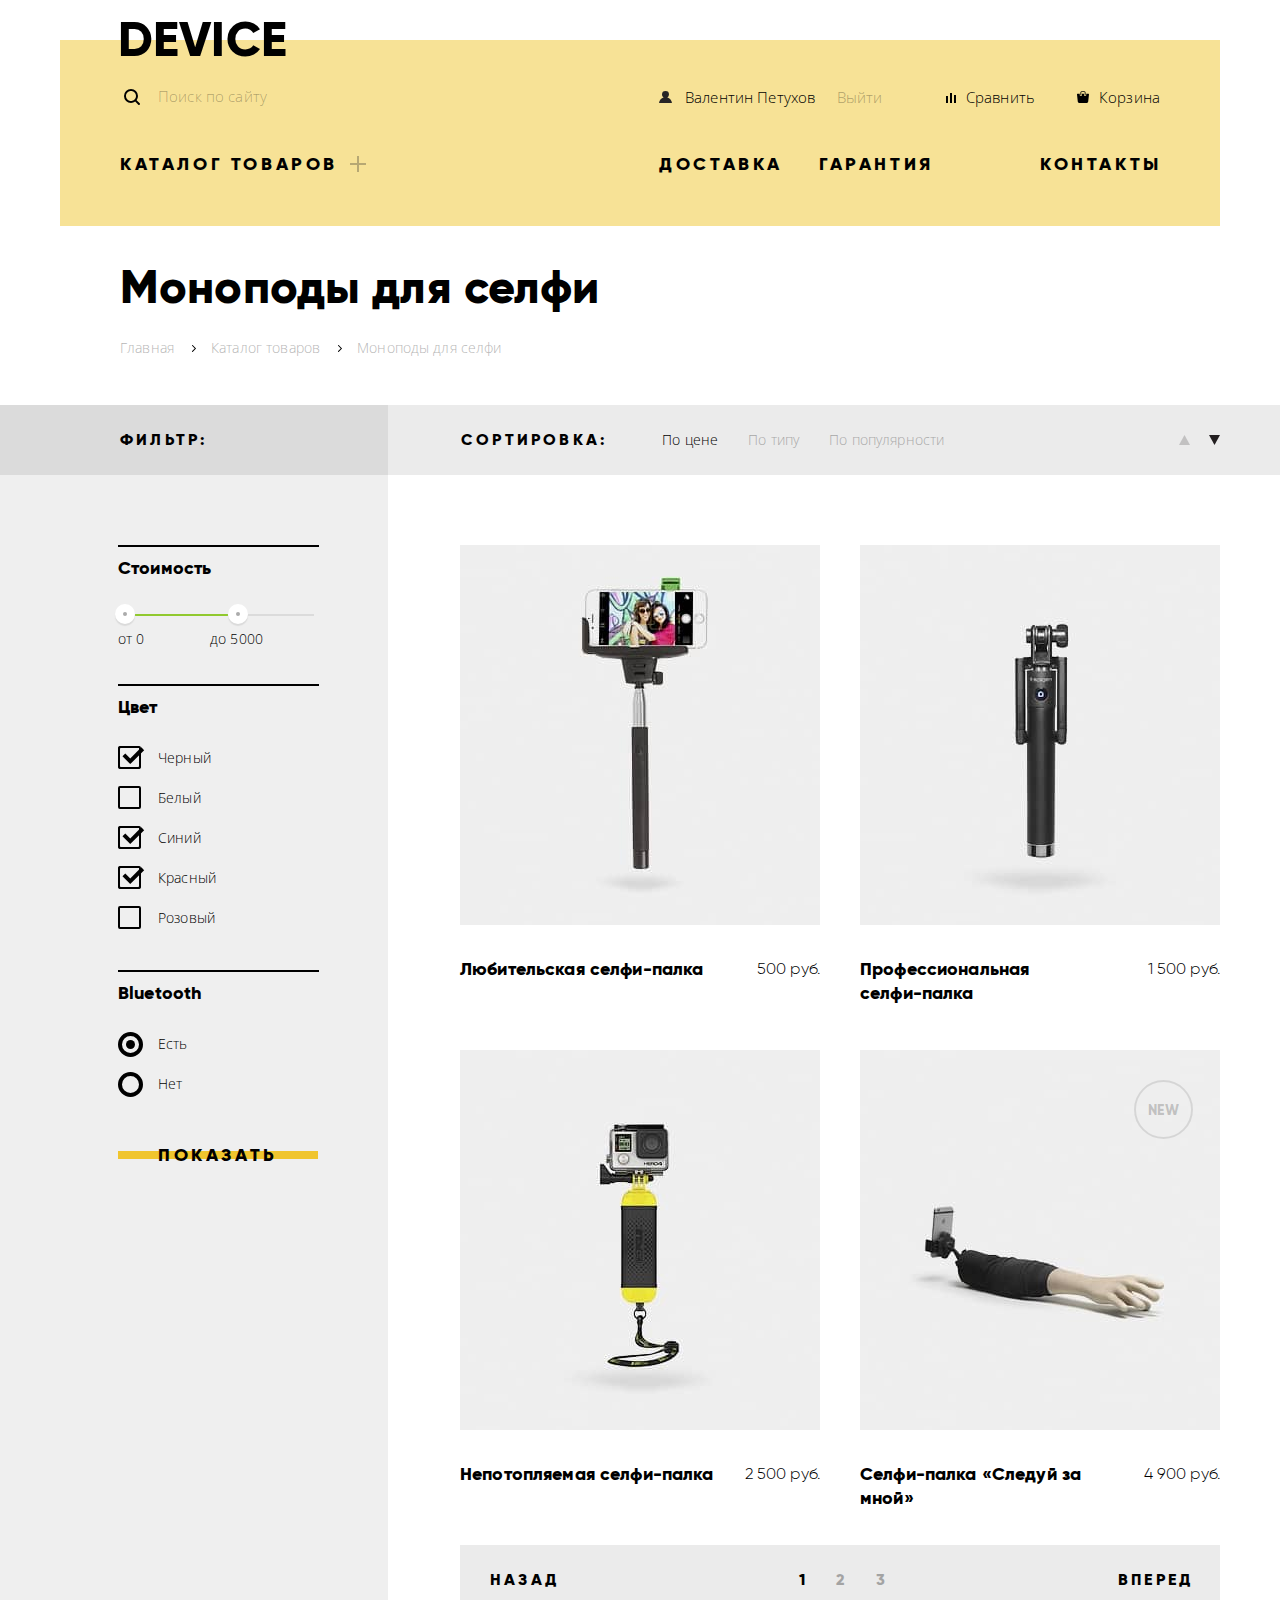
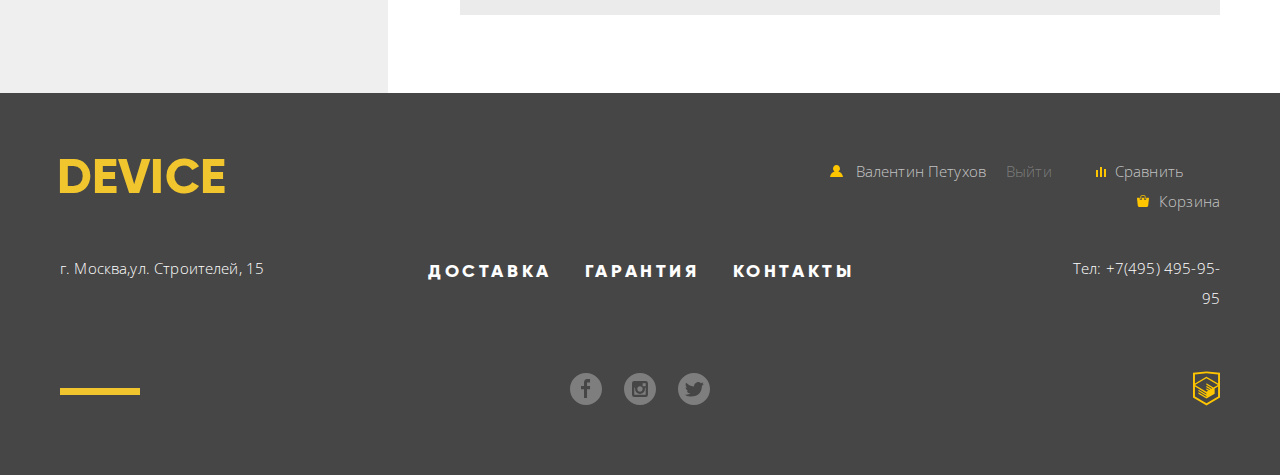
==== commit 5ce99c7b: "Последние дополнения." ====
--- a/inner.html
+++ b/inner.html
@@ -5,7 +5,7 @@
     <title>Интернет-магазин Device</title>
     <link href="https://fonts.googleapis.com/css?family=Open+Sans:300,400&amp;subset=cyrillic" rel="stylesheet">
     <link href="css/normalize.css" rel="stylesheet">
-    <link href="css/style.css" rel="stylesheet">
+    <link href="css/style.min.css" rel="stylesheet">
   </head>
   <body>
     <header class="site-header"> 
--- a/css/style.min.css
+++ b/css/style.min.css
@@ -0,0 +1 @@
+@-webkit-keyframes puff{0%{opacity:0}50%{opacity:.5}to{opacity:1}}@-webkit-keyframes shake{0%,to{-webkit-transform:translate(50% 50%);transform:translate(50% 50%)}10%,30%,50%,70%,90%{-webkit-transform:translate(-52%,-50%);transform:translate(-52%,-50%)}20%,40%,60%,80%{-webkit-transform:translate(-48%,-50%);transform:translate(-48%,-50%)}}@keyframes shake{0%,to{-webkit-transform:translate(50% 50%);transform:translate(50% 50%)}10%,30%,50%,70%,90%{-webkit-transform:translate(-52%,-50%);transform:translate(-52%,-50%)}20%,40%,60%,80%{-webkit-transform:translate(-48%,-50%);transform:translate(-48%,-50%)}}@keyframes puff{0%{opacity:0}50%{opacity:.5}to{opacity:1}}@font-face{font-weight:800;font-family:"Gilroy";src:url(../fonts/gilroy-extrabold-webfont.woff2) format("woff2");src:url(../fonts/gilroy-extrabold-webfont.woff) format("woff")}@font-face{font-weight:300;font-family:"Gilroy";src:url(../fonts/gilroy-light-webfont.woff2) format("woff2");src:url(../fonts/gilroy-light-webfont.woff) format("woff")}body{min-width:1200px;margin:0 auto;padding-top:40px;font-weight:300;font-size:15px;line-height:30px;font-family:"Open Sans","Arial",sans-serif;color:#000;letter-spacing:.01em;background-color:#fff}a{text-decoration:none}.visually-hidden:not(:focus):not(:active),input[type=checkbox].visually-hidden,input[type=radio].visually-hidden{position:absolute;width:1px;height:1px;margin:-1px;border:0;padding:0;white-space:nowrap;clip-path:inset(100%);clip:rect(0 0 0 0);overflow:hidden}.btn{position:relative;z-index:0;display:-webkit-box;display:-ms-flexbox;display:flex;-webkit-box-pack:center;-ms-flex-pack:center;justify-content:center;-webkit-box-align:center;-ms-flex-align:center;align-items:center;padding:8px 0;font-weight:800;font-size:18px;line-height:24px;font-family:"Gilroy","Arial",sans-serif;color:#000;text-transform:uppercase;letter-spacing:.2em;background-color:transparent;border:0;cursor:pointer}.btn::before{content:"";position:absolute;top:50%;left:0;z-index:-1;display:block;width:100%;height:8px;background-color:#f0c52e;-webkit-transform:translateY(-50%);-ms-transform:translateY(-50%);transform:translateY(-50%)}.btn:focus::before,.btn:hover::before{left:0;height:100%;-webkit-transition:all .2s ease-in-out;-o-transition:all .2s ease-in-out;transition:all .2s ease-in-out}.btn:active{left:0;color:rgba(0,0,0,.3);outline:0}.container{width:1160px;margin:0 auto;padding:0 20px}.site-header__nav{position:relative;display:-webkit-box;display:-ms-flexbox;display:flex;-ms-flex-wrap:wrap;flex-wrap:wrap;-webkit-box-pack:justify;-ms-flex-pack:justify;justify-content:space-between;-webkit-box-align:center;-ms-flex-align:center;align-items:center;padding-top:32px;padding-right:60px;padding-left:60px;background-color:#f7e296}.site-header__nav_index{padding-bottom:159px}.site-header__logo-link{position:absolute;top:-16px;left:58px;display:block;font-weight:800;font-size:49px;font-family:"Gilroy","Arial",sans-serif;color:#000}.site-header__logo-link[href]:hover{opacity:.6}.site-header__logo-link[href]:active{opacity:.3}.site-header__search{position:relative;display:-webkit-box;display:-ms-flexbox;display:flex;width:440px}.site-header__search-label{position:absolute;top:17px;left:4px;width:16px;height:16px;background-image:url(../img/search-icon.svg);background-repeat:no-repeat;cursor:pointer}.site-header__search-input{width:350px;height:28px;padding:10px 5px 10px 38px;font-weight:300;font-size:15px;line-height:30px;font-family:"Open Sans","Arial",sans-serif;color:#000;letter-spacing:.01em;background-color:transparent;border:0;outline:0}.site-header__search-input:focus{border-bottom:2px solid #000}.site-header__search-input::-webkit-input-placeholder{font-weight:300;font-size:15px;line-height:30px;font-family:"Open Sans","Arial",sans-serif;color:rgba(0,0,0,.3);letter-spacing:.01em}.site-header__search-input:-ms-input-placeholder,.site-header__search-input::-ms-input-placeholder{font-weight:300;font-size:15px;line-height:30px;font-family:"Open Sans","Arial",sans-serif;color:rgba(0,0,0,.3);letter-spacing:.01em}.site-header__search-input::placeholder{font-weight:300;font-size:15px;line-height:30px;font-family:"Open Sans","Arial",sans-serif;color:rgba(0,0,0,.3);letter-spacing:.01em}.site-header__search-input:hover::-webkit-input-placeholder{color:rgba(0,0,0,.6)}.site-header__search-input:hover:-ms-input-placeholder,.site-header__search-input:hover::-ms-input-placeholder{color:rgba(0,0,0,.6)}.site-header__search-input:hover::placeholder{color:rgba(0,0,0,.6)}.site-header__search-input:focus::-webkit-input-placeholder{font-size:0}.site-header__search-input:focus:-ms-input-placeholder,.site-header__search-input:focus::-ms-input-placeholder{font-size:0}.site-header__search-input:focus::placeholder{font-size:0}.site-header__search-btn{-webkit-box-sizing:border-box;box-sizing:border-box;width:85px;padding:8px 0;font-weight:300;font-size:15px;line-height:30px;font-family:"Open Sans","Arial",sans-serif;color:#000;background-color:transparent;border:2px solid #000;cursor:pointer;opacity:0;pointer-events:none}.site-header__search-input:focus+.site-header__search-btn{opacity:1;pointer-events:auto}.site-header__search-btn:focus,.site-header__search-input:focus+.site-header__search-btn:hover{color:#fff;background-color:#000;outline:0;opacity:1;pointer-events:auto}.site-header__search-btn:active{color:rgba(255,255,255,.3);opacity:1;pointer-events:auto}.site-header__user-block{display:-webkit-box;display:-ms-flexbox;display:flex;-ms-flex-wrap:wrap;flex-wrap:wrap;-webkit-box-pack:justify;-ms-flex-pack:justify;justify-content:space-between;width:500px;margin:0 0 0 100px;padding:0;list-style:none}.site-header__user-item_login{width:270px;padding-right:10px}.site-header__user-item_basket{margin-left:38px}.site-header__user-link{position:relative;padding-left:25px;color:#000}.site-header__user-link:hover{opacity:.6}.site-header__user-link:active{opacity:.3}.site-header__user-link::before{content:"";position:absolute;background-repeat:no-repeat}.site-header__user-link_login::before{top:4px;left:-1px;width:13px;height:14px;background-image:url(../img/login-icon_black.svg)}.site-header__user-link_compare::before{top:6px;left:5px;width:10px;height:10px;background-image:url(../img/compare-icon_black.svg)}.site-header__user-link_basket::before{top:4px;left:3px;width:12px;height:12px;background-image:url(../img/basket-icon_black.svg)}.site-header__menu{display:-webkit-box;display:-ms-flexbox;display:flex;-ms-flex-wrap:wrap;flex-wrap:wrap;-webkit-box-pack:justify;-ms-flex-pack:justify;justify-content:space-between;width:100%;margin:27px 0 0;padding:0;list-style:none}.site-header__menu-item{margin-right:25px}.site-header__menu-item_catalog{margin-right:285px}.site-header__menu-item_delivery{margin-right:30px}.site-header__menu-item_warranty{margin-right:100px}.site-header__menu-item_contacts{width:120px;margin-right:0}.site-header__menu-link{font-weight:800;font-size:18px;line-height:24px;font-family:"Gilroy","Arial",sans-serif;color:#000;text-transform:uppercase;letter-spacing:.2em}.site-header__menu-link:hover{color:rgba(0,0,0,.6)}.site-header__menu-link:active{color:rgba(0,0,0,.3)}.site-header__menu-link_catalog{position:relative;padding-right:30px}.site-header__menu-link_catalog::before{content:"";position:absolute;top:4px;right:2px;width:16px;height:16px;background-image:url(../img/plus-icon.svg);background-size:cover;opacity:.3}.site-header__sub-menu{position:absolute;top:135px;left:0;z-index:3;display:none;-ms-flex-wrap:wrap;flex-wrap:wrap;width:1100px;margin:0;padding-top:22px;padding-bottom:34px;padding-left:60px;list-style:none;background-color:#f7e296}.site-header__sub-menu-column{display:-webkit-box;display:-ms-flexbox;display:flex;-webkit-box-orient:vertical;-webkit-box-direction:normal;-ms-flex-direction:column;flex-direction:column}.site-header__sub-menu-column_first{width:239px}.site-header__sub-menu-column_second{width:201px}.site-header__sub-menu-column_third{width:230px}.site-header__menu-link_catalog:hover+.site-header__sub-menu,.site-header__sub-menu:hover{display:-webkit-box;display:-ms-flexbox;display:flex}.site-header__sub-menu-link{line-height:36px;color:#000}.site-header__sub-menu-link[href]:hover{opacity:.6}.site-header__sub-menu-link[href]:active{opacity:.3}.slider{position:relative;width:1110px;margin:-111px auto 105px;padding-right:50px}.slider__item{display:none;-webkit-box-pack:justify;-ms-flex-pack:justify;justify-content:space-between}.slider__item_first{padding-left:90px}.slider__item_second{padding-left:115px}.slider__img_first{margin-right:125px}.slider__img_second{margin-right:138px}.slider__img_third{margin-top:60px;margin-right:42px;margin-left:30px}.slider__item::after{content:"";position:absolute;top:63px;right:49px;z-index:1;display:block;font-weight:800;font-size:180px;font-family:"Gilroy","Arial",sans-serif;color:#fff}.slider__item_first::after{content:"01"}.slider__item_second::after{content:"02"}.slider__item_third::after{content:"03"}.slider__description{position:relative;z-index:2;width:512px;padding-top:80px}.slider__description::before{content:"";position:absolute;top:37px;left:1px;z-index:1;width:100px;height:7px;background-color:#fff}.slider__title{margin:0 0 18px;padding:0;font-weight:800;font-size:48px;line-height:56px;font-family:"Gilroy","Arial",sans-serif;letter-spacing:.01em}.slider__text{margin:0;padding:0;color:#464646}.slider__btn{width:217px;margin-top:43px;margin-bottom:47px;padding-left:3px}.slider__table-cell{padding:0 72px 7px 0;font-weight:300;font-size:36px;line-height:48px;font-family:"Gilroy","Arial",sans-serif;vertical-align:top;letter-spacing:.02em}.slider__table-cell_head{font-weight:300;font-size:13px;line-height:20px;font-family:"Open Sans","Arial",sans-serif;text-align:start;color:#464646;letter-spacing:.008em}.slider__switch-wrap{position:absolute;right:83px;bottom:149px;display:-webkit-box;display:-ms-flexbox;display:flex;-webkit-box-pack:justify;-ms-flex-pack:justify;justify-content:space-between;-webkit-box-align:center;-ms-flex-align:center;align-items:center;width:78px}.slider__switch-label,.slider__switch-label::before{position:relative;z-index:2;width:11px;height:11px;background-color:#fff;border:1px solid #000;border-radius:50%;cursor:pointer}.slider__switch-label::before{content:"";position:absolute;top:3px;left:3px;z-index:3;display:none;width:3px;height:3px}.slider__switch-radio_first:checked~.slider__switch-wrap label[for=first-slide]::before,.slider__switch-radio_second:checked~.slider__switch-wrap label[for=second-slide]::before,.slider__switch-radio_third:checked~.slider__switch-wrap label[for=third-slide]::before{display:block}.slider__switch-radio:focus~.slider__switch-wrap label{outline:2px solid rgba(0,0,0,.3)}#first-slide:checked~.slider__item_first,#second-slide:checked~.slider__item_second,#third-slide:checked~.slider__item_third{display:-webkit-box;display:-ms-flexbox;display:flex}.product-type__list{display:-webkit-box;display:-ms-flexbox;display:flex;-ms-flex-wrap:wrap;flex-wrap:wrap;margin-bottom:142px;padding:0;list-style:none}.product-type__item{position:relative;width:160px;margin-right:40px;margin-bottom:20px}.product-type__item:nth-child(6n){margin-right:0}.product-type__item::before,.product-type__link::before{content:"";position:absolute;top:0;display:block;width:160px;height:160px}.product-type__item::before{right:0;background-color:#f0c52e;opacity:.5}.product-type__item:hover::before{opacity:1}.product-type__link{position:relative;display:block;padding-top:192px;font-weight:800;font-size:18px;line-height:24px;font-family:"Gilroy","Arial",sans-serif;color:#000}.product-type__link:active{color:rgba(0,0,0,.3)}.product-type__link::before{background-repeat:no-repeat}.product-type__link:active::before{opacity:.3}.product-type__link_virtual::before{background-image:url(../img/virtual-icon.svg);background-position:30px 52px}.product-type__link_monopods::before{background-image:url(../img/monopods-icon.svg);background-position:38px 40px}.product-type__link_cameras::before{background-image:url(../img/cameras-icon.svg);background-position:49px 38px}.product-type__link_blacelets::before{background-image:url(../img/bracelets-icon.svg);background-position:28px 50px}.product-type__link_watch::before{background-image:url(../img/watch-icon.svg);background-position:55px 32px}.product-type__link_quadcopters::before{background-image:url(../img/quadcopters-icon.svg);background-position:13px 49px}.services{min-width:1200px;background:-webkit-linear-gradient(top,#fff 0,#fff 20px,#e5e5e5 20px);background:-o-linear-gradient(top,#fff 0,#fff 20px,#e5e5e5 20px);background:linear-gradient(to bottom,#fff 0,#fff 20px,#e5e5e5 20px)}.services__container,.services__tabs-bar{display:-webkit-box;display:-ms-flexbox;display:flex}.services__container{margin-bottom:95px;padding-bottom:115px}.services__tabs-bar{position:relative;z-index:1;-webkit-box-orient:vertical;-webkit-box-direction:normal;-ms-flex-direction:column;flex-direction:column;width:270px;margin:0 115px 0 0;padding:0 15px 0 0;list-style:none}.services__tabs-bar::after{content:"";position:absolute;top:-80px;left:277px;display:block;width:7px;height:319px;background-color:#000}.services__tabs-bar-item{margin-bottom:24px}.services__tabs-bar-btn{width:160px;color:#000}.services__tabs-bar-btn:active{z-index:1}.services__tabs-bar-btn:active,.services__tabs-bar-btn_active{width:280px;padding-right:120px;color:#f7e184;background-color:#000}.services__tabs-bar-btn:active::before,.services__tabs-bar-btn_active::before{display:none}.services__tabs{display:-webkit-box;display:-ms-flexbox;display:flex;margin:0;padding:0;list-style:none}.services__tabs-item{position:relative;top:-7px;display:block;width:700px;background-repeat:no-repeat}.services__tabs-item_delivery{background-image:url(../img/services-tabs_delivery.svg);background-position:560px 10px}.services__tabs-item_warranty{background-image:url(../img/services-tabs_warranty.svg);background-position:530px 0}.services__tabs-item_credit{background-image:url(../img/services-tabs_credit.svg);background-position:530px 0}.services__tabs-item_close{display:none}.services__tabs-title{margin:0 0 30px;font-weight:800;font-size:48px;line-height:48px;font-family:"Gilroy","Arial",sans-serif;letter-spacing:.03em}.services__tabs-description{width:435px;margin:0;color:#464646}.partners{margin-bottom:93px}.partners-list__item{margin-right:35px}.partners-list__item:nth-child(4n){margin-right:0}.partners-list{display:-webkit-box;display:-ms-flexbox;display:flex;-ms-flex-wrap:wrap;flex-wrap:wrap;-webkit-box-pack:start;-ms-flex-pack:start;justify-content:flex-start;margin:0;padding:0;list-style:none}.partners-list__img_gray{display:block;opacity:.2}.partners-list__link:hover .partners-list__img_color{display:block}.partners-list__img_color,.partners-list__link:hover .partners-list__img_gray{display:none}.info__container{display:-webkit-box;display:-ms-flexbox;display:flex;margin-bottom:82px}.about-company{position:relative;width:478px;margin-right:119px;padding-top:53px}.about-company::before{content:"";position:absolute;top:0;display:block;width:80px;height:7px;background-color:#000}.about-company__title{margin:0 0 44px;font-weight:800;font-size:47.5px;line-height:47.5px;font-family:"Gilroy","Arial",sans-serif;letter-spacing:.5px}.about-company__content{margin:0 0 30px;padding:0;color:#464646;letter-spacing:normal}.about-company__list{margin:65px 0 53px;padding:0;list-style:none}.about-company__item{position:relative;padding-left:35px;font-weight:800;font-size:16px;line-height:40px;font-family:"Gilroy","Arial",sans-serif;letter-spacing:normal}.about-company__item::before{content:"";position:absolute;top:15px;left:0;display:block;width:4px;height:4px;border:2px solid #e5e5e5;border-radius:50%}.about-company__btn{width:260px}.contacts{position:relative;width:553px;padding-top:53px;padding-left:2px}.contacts::before,.site-footer__nav::after{content:"";position:absolute;display:block;width:80px;height:7px}.contacts::before{top:0;background-color:#000}.contacts__title{margin:0 0 44px;font-weight:800;font-size:47px;line-height:47px;font-family:"Gilroy","Arial",sans-serif;letter-spacing:.03em}.contacts__content{margin-bottom:38px;padding:0;color:#464646;letter-spacing:normal}.contacts__btn{width:260px;margin-top:60px}.site-footer{width:100%;color:#e5e5e5;background-color:#464646}.site-footer__nav{position:relative;display:-webkit-box;display:-ms-flexbox;display:flex;-ms-flex-wrap:wrap;flex-wrap:wrap;-webkit-box-pack:justify;-ms-flex-pack:justify;justify-content:space-between;padding-top:63px}.site-footer__nav::after{bottom:80px;left:0;background-color:#f0c52e}.site-footer__logo-link{position:absolute;top:68px;left:-3px;display:block;font-weight:800;font-size:49px;font-family:"Gilroy","Arial",sans-serif;color:#f0c52e}.site-footer__logo-link[href]:hover{opacity:.6}.site-footer__logo-link[href]:active{opacity:.3}.site-footer__user-block{display:-webkit-box;display:-ms-flexbox;display:flex;-ms-flex-wrap:wrap;flex-wrap:wrap;-webkit-box-pack:end;-ms-flex-pack:end;justify-content:flex-end;-webkit-box-align:start;-ms-flex-align:start;align-items:flex-start;margin:0 0 37px 624px;padding:0;list-style:none}.site-footer__user-item{margin-right:36px}.site-footer__user-item_login{display:-webkit-box;display:-ms-flexbox;display:flex;-webkit-box-pack:end;-ms-flex-pack:end;justify-content:flex-end;width:280px}.site-footer__user-item_basket{margin-right:0}.site-footer__user-link{position:relative;display:block;color:rgba(255,255,255,.7)}.site-footer__user-link_basket,.site-footer__user-link_compare,.site-footer__user-link_login{padding-left:27px}.site-footer__user-link[href]:hover{color:#fff}.site-footer__menu-link:hover,.site-footer__user-link:hover::before,.site-footer__user-link[href]:active{opacity:.6}.site-footer__user-link::before{content:"";position:absolute;background-repeat:no-repeat}.site-footer__user-link_login::before{top:9px;left:1px;width:13px;height:14px;background-image:url(../img/login-icon_yellow.svg)}.site-footer__user-link_compare::before{top:11px;left:8px;width:10px;height:10px;background-image:url(../img/compare-icon_yellow.svg)}.site-footer__user-link_basket::before{top:9px;left:5px;width:12px;height:12px;background-image:url(../img/basket-icon_yellow.svg)}.site-footer__address{display:block;width:210px;margin:0;color:#fff}.site-footer__menu{display:-webkit-box;display:-ms-flexbox;display:flex;-ms-flex-wrap:wrap;flex-wrap:wrap;-webkit-box-align:baseline;-ms-flex-align:baseline;align-items:baseline;width:480px;margin:0;padding:3px 0 0;list-style:none}.site-footer__menu-item{margin-right:23px}.site-footer__menu-link{padding:5px;font-weight:800;font-size:18px;line-height:24px;font-family:"Gilroy","Arial",sans-serif;color:#fff;text-transform:uppercase;letter-spacing:.2em}.site-footer__menu-link:active{opacity:.3}.site-footer__phone{display:block;width:164px;text-align:right;color:#fff}.site-footer__socials{display:-webkit-box;display:-ms-flexbox;display:flex;-webkit-box-pack:center;-ms-flex-pack:center;justify-content:center;width:100%;margin:60px 0 70px;padding:0;list-style:none}.site-footer__socials-link{display:block;width:32px;height:32px;margin:0 11px;background-repeat:no-repeat;background-position:0 0;opacity:.3}.site-footer__socials-link_fb{background-image:url(../img/fb-icon.svg)}.site-footer__socials-link_insta{background-image:url(../img/insta-icon.svg)}.site-footer__socials-link_tw{background-image:url(../img/tw-icon.svg)}.site-footer__socials-link:hover{opacity:.6}.site-footer__socials-link:active{opacity:.1}.site-footer__icon-html-academy-link{position:absolute;right:0;bottom:60px}.breadscrumbs__link[href]:hover,.filter__label:hover::after,.filter__label:hover::before,.site-footer__icon-html-academy-link:hover{opacity:.6}.site-footer__icon-html-academy-link:active{opacity:.3}.site-main_inner{font-size:14px;line-height:24px;letter-spacing:.01em}.site-header__nav_inner{margin-bottom:38px;padding-bottom:47px}.site-header__user-link_logout,.site-header__user-link_logout:hover{padding-left:17px;opacity:.3}.site-main__header{margin-bottom:45px}.site-main__title{margin:0 0 25px 60px;padding:0;font-weight:800;font-size:47px;line-height:47px;font-family:"Gilroy","Arial",sans-serif;color:#000}.breadscrumbs{margin-left:60px}.breadscrumbs__list{display:-webkit-box;display:-ms-flexbox;display:flex;padding:0;list-style:none}.breadscrumbs__item{position:relative;padding-right:37px}.breadscrumbs__item::after{content:"";position:absolute;top:9px;right:15px;display:block;width:4px;height:7px;background-image:url(../img/arrow-breadscrumbs.svg);background-repeat:no-repeat}.breadscrumbs__item_last::after{display:none}.breadscrumbs__link{color:#000;opacity:.3}.breadscrumbs__link[href]:active{opacity:.1}.site-main__catalog-wrap{position:relative}.site-main__catalog-wrap::before{content:"";position:absolute;z-index:-1;display:block;width:100%;height:70px;background-color:#ebebeb}.site-main__catalog-wrap::after{content:"";position:absolute;top:0;right:calc(50% + 252px);z-index:-1;display:block;width:100%;height:100%;background:-webkit-linear-gradient(top,#dbdbdb 0,#dbdbdb 70px,#efefef 70px);background:-o-linear-gradient(top,#dbdbdb 0,#dbdbdb 70px,#efefef 70px);background:linear-gradient(to bottom,#dbdbdb 0,#dbdbdb 70px,#efefef 70px)}.site-main__content-container{display:-webkit-box;display:-ms-flexbox;display:flex}.filter{background-color:#efefef}.filter__form-title{display:-webkit-box;display:-ms-flexbox;display:flex;-webkit-box-align:center;-ms-flex-align:center;align-items:center;margin:0;padding:23px 5px 23px 60px;font-weight:800;font-size:16px;font-family:"Gilroy","Arial",sans-serif;text-transform:uppercase;letter-spacing:.2em;background-color:#dbdbdb}.filter__form{width:200px;padding-right:70px;padding-left:58px}.filter__group{display:-webkit-box;display:-ms-flexbox;display:flex;-webkit-box-orient:vertical;-webkit-box-direction:normal;-ms-flex-direction:column;flex-direction:column;margin:0;padding:0;border:0}.filter__title{position:relative;width:100%;margin:0 0 22px;padding:11px 0 0;font-weight:800;font-size:18px;font-family:"Gilroy","Arial",sans-serif;border:0}.filter__title::before{content:"";position:absolute;top:0;left:0;display:block;width:201px;height:2px;background-color:#000}.filter__label{position:relative;display:-webkit-box;display:-ms-flexbox;display:flex;width:160px;margin:0 0 6px;padding:5px 0 5px 40px;cursor:pointer}.filter__label::after,.filter__label::before{content:"";position:absolute;top:5px;left:0;display:none}.filter__group_range{margin-top:70px}.filter__range-wrap{position:relative;display:-webkit-box;display:-ms-flexbox;display:flex;margin-bottom:22px;padding:30px}.filter__range{position:absolute;top:0;padding-top:25px}.filter__range_right{left:92px}.filter__range_left{left:0}.filter__range-circle{position:absolute;top:2px;z-index:3;display:block;-webkit-box-sizing:border-box;box-sizing:border-box;width:20px;height:20px;background-color:#fff;border-radius:50%;-webkit-box-shadow:0 2px 1px #dadada;box-shadow:0 2px 1px #dadada;cursor:pointer}.filter__range-circle:hover{-webkit-transform:scale(1.1);-ms-transform:scale(1.1);transform:scale(1.1)}.filter__range-circle_left{left:-3px}.filter__range-circle_right{right:15px}.filter__range-circle::before{content:"";position:absolute;top:8px;left:8px;display:block;width:4px;height:4px;background-color:#ababab;border-radius:50%}.filter__range-label{cursor:default}.filter__scale{position:absolute;top:12px;left:0;z-index:2;width:196px;height:2px;background-color:#dbdbdb}.filter__scale::before{content:"";position:absolute;top:0;z-index:2;width:110px;height:2px;background-color:#91c92f}.filter__group_checkbox{margin-bottom:29px}.filter__label_checkbox::before{width:19px;height:19px;border:2px solid #000;border-radius:2px}.filter__label_checkbox::after{width:27px;height:23px;background-image:url(../img/checkbox.svg);background-repeat:no-repeat}.filter__group_radio{margin-bottom:28px}.filter__label_radio::before{-webkit-box-sizing:border-box;box-sizing:border-box;width:25px;height:25px;background:0 0;border:4px solid #000;border-radius:50%}.filter__label_radio::after{top:13px;left:8px;width:9px;height:9px;background:#000;border-radius:50%}.filter__checkbox:checked+.filter__label_checkbox::after,.filter__checkbox:not(checked)+.filter__label_checkbox::before,.filter__radio:checked+.filter__label_radio::after,.filter__radio:not(checked)+.filter__label_radio::before{display:block}.filter__checkbox:focus+.filter__label_checkbox,.filter__radio:focus+.filter__label_radio{outline:2px solid rgba(0,0,0,.3)}.filter__btn{width:200px;margin:0}.catalog-wrap{width:850px}.sorting{display:-webkit-box;display:-ms-flexbox;display:flex;-webkit-box-align:center;-ms-flex-align:center;align-items:center;padding-left:68px;background-color:#ebebeb}.sorting__title{margin:0;padding:23px 5px;font-weight:800;font-size:16px;font-family:"Gilroy","Arial",sans-serif;color:#000;text-transform:uppercase;letter-spacing:.2em}.sorting__item{margin-left:30px}.sorting__list{display:-webkit-box;display:-ms-flexbox;display:flex;-ms-flex-wrap:wrap;flex-wrap:wrap;-webkit-box-align:center;-ms-flex-align:center;align-items:center;width:534px;margin:0;padding:0 13px 0 20px;list-style:none}.sorting__link{line-height:18px;color:#000;opacity:.3}.sorting__link:hover{opacity:.6}.sorting__link:active,.sorting__link_active{opacity:1}.sorting__button-wrap{display:-webkit-box;display:-ms-flexbox;display:flex}.sorting__button{display:block;width:11px;height:10px;background-repeat:no-repeat;opacity:.2}.sorting__button:hover{opacity:.4}.sorting__button:active,.sorting__button_active{opacity:1}.sorting__button_up{margin-right:19px;background-image:url(../img/sort-icon_up.svg)}.sorting__button_down{background-image:url(../img/sort-icon_down.svg)}.catalog{display:-webkit-box;display:-ms-flexbox;display:flex;-ms-flex-wrap:wrap;flex-wrap:wrap;margin-top:25px;margin-bottom:35px;margin-left:32px}.catalog__card-product{position:relative;width:360px;margin-top:45px;margin-left:40px}.catalog__card-product:nth-child(2n){margin-left:40px}.catalog__card-product-wrap-img{padding-bottom:25px}.catalog__card-product-wrap{display:-webkit-box;display:-ms-flexbox;display:flex;-webkit-box-pack:justify;-ms-flex-pack:justify;justify-content:space-between}.catalog__card-product-description{font-weight:800;font-size:18px;font-family:"Gilroy","Arial",sans-serif;color:#000}.catalog__card-product-price{margin-left:20px;font-weight:300;font-size:16px;font-family:"Gilroy","Arial",sans-serif}.catalog__card-product-active{position:absolute;top:0;display:none;-webkit-box-orient:vertical;-webkit-box-direction:normal;-ms-flex-direction:column;flex-direction:column;-webkit-box-pack:center;-ms-flex-pack:center;justify-content:center;-webkit-box-align:center;-ms-flex-align:center;align-items:center;width:360px;height:350px;padding-top:30px;background-color:rgba(238,238,238,.7)}.catalog__card-product-active:hover,.catalog__card-product-wrap-img:hover~.catalog__card-product-active{display:-webkit-box;display:-ms-flexbox;display:flex}.catalog__card-product-btn{width:200px;margin-bottom:20px}.catalog__card-product-add{padding:0;font-weight:300;font-size:14px;line-height:24px;font-family:"Open Sans","Arial",sans-serif;color:#000;letter-spacing:.01em;background-color:transparent;border:0;cursor:pointer;opacity:.5}.catalog__card-product-add:hover{opacity:1}.catalog__card-product-add:active{opacity:.2}.catalog-nav__btn,.catalog__card-product_new::after{font-weight:800;font-family:"Gilroy","Arial",sans-serif}.catalog-nav,.catalog__card-product_new::after{display:-webkit-box;display:-ms-flexbox;display:flex;-webkit-box-align:center;-ms-flex-align:center;align-items:center}.catalog__card-product_new::after{content:"NEW";position:absolute;top:30px;right:27px;width:55px;height:55px;color:rgba(0,0,0,.2);border:2px solid rgba(0,0,0,.1);border-radius:50%;-webkit-box-pack:center;-ms-flex-pack:center;justify-content:center}.catalog-nav{-webkit-box-pack:justify;-ms-flex-pack:justify;justify-content:space-between;margin-bottom:78px;margin-left:72px;background-color:#ebebeb}.catalog-nav__btn{padding:23px 0 23px 10px;font-size:16px;color:#000;text-transform:uppercase;letter-spacing:.2em}.catalog-nav__btn:focus,.catalog-nav__btn:hover{background-color:#dbdbdb}.catalog-nav__btn:active{color:rgba(0,0,0,.3)}.catalog-nav__btn_prev{padding-right:25px;padding-left:30px}.catalog-nav__btn_next{padding-right:27px;padding-left:25px}.catalog-nav__pagination{display:-webkit-box;display:-ms-flexbox;display:flex;-ms-flex-wrap:wrap;flex-wrap:wrap;margin:0;padding:0 0 0 10px;list-style:none}.catalog-nav__pagination-link{margin:0 14px;font-weight:800;font-size:16px;font-family:"Gilroy","Arial",sans-serif;color:#000;letter-spacing:.2em;opacity:.3}.catalog-nav__pagination-link:hover{opacity:.6}.catalog-nav__pagination-link:active,.catalog-nav__pagination-link_active{opacity:1}.site-footer__user-link_logout,.site-footer__user-link_logout:active,.site-footer__user-link_logout:hover{margin-left:20px;color:rgba(255,255,255,.3)}.modal{position:fixed;top:50%;left:50%;z-index:4;display:none;-webkit-box-shadow:0 10px 20px 0 rgba(4,6,6,.2);box-shadow:0 10px 20px 0 rgba(4,6,6,.2);-webkit-transform:translate(-50%,-50%);-ms-transform:translate(-50%,-50%);transform:translate(-50%,-50%)}.modal_error,.modal_open{display:block;-webkit-animation:puff .5s linear;animation:puff .5s linear}.modal_error{-webkit-animation:shake .6s;animation:shake .6s}.modal__close{position:absolute;top:22px;right:22px;display:block;width:55px;height:55px;background-color:#fff;background-image:url(../img/close-btn-popup.svg);background-repeat:no-repeat;border:0;border-radius:50%;opacity:.5}.modal__close:hover{cursor:pointer;opacity:1}.modal__close:active,.modal__close:focus{outline:0;opacity:.3}.modal_write-us{width:760px;height:350px;padding:100px;background-color:#fff}.form-write-us,.form-write-us__label{display:-webkit-box;display:-ms-flexbox;display:flex;-webkit-box-pack:justify;-ms-flex-pack:justify;justify-content:space-between}.form-write-us{-ms-flex-wrap:wrap;flex-wrap:wrap}.form-write-us__label{-webkit-box-orient:vertical;-webkit-box-direction:normal;-ms-flex-direction:column;flex-direction:column;margin-bottom:40px;font-weight:800;font-size:18px;line-height:24px;font-family:"Gilroy","Arial",sans-serif}.form-write-us__label_textarea{width:100%}.form-write-us__input{-webkit-box-sizing:border-box;box-sizing:border-box;width:320px;height:50px;padding:16px 20px;font-weight:300;font-size:14px;line-height:18px;font-family:"Open Sans","Arial",sans-serif;vertical-align:middle;color:#000;background-color:#ebebeb;border:0;outline:0}.form-write-us__input:hover{background-color:#dbdbdb}.form-write-us__input:focus{background-color:#fff;border:2px solid #f0c52e}.form-write-us__input:invalid{background-color:#edb5b5}.form-write-us__input_text{width:100%;height:156px;padding:20px;overflow:auto;resize:none}.form-write-us__input::-webkit-input-placeholder{font-weight:300;font-size:14px;line-height:18px;font-family:"Open Sans","Arial",sans-serif;color:rgba(70,70,70,.4)}.form-write-us__input:-ms-input-placeholder,.form-write-us__input::-ms-input-placeholder{font-weight:300;font-size:14px;line-height:18px;font-family:"Open Sans","Arial",sans-serif;color:rgba(70,70,70,.4)}.form-write-us__input::placeholder{font-weight:300;font-size:14px;line-height:18px;font-family:"Open Sans","Arial",sans-serif;color:rgba(70,70,70,.4)}.form-write-us__btn{width:200px}.modal_map{width:960px;height:550px;background-color:#f1f1f1;background-image:url(../img/big-map.jpg);background-repeat:no-repeat;background-position:0 0}.map{width:100%;height:100%;border:0}
